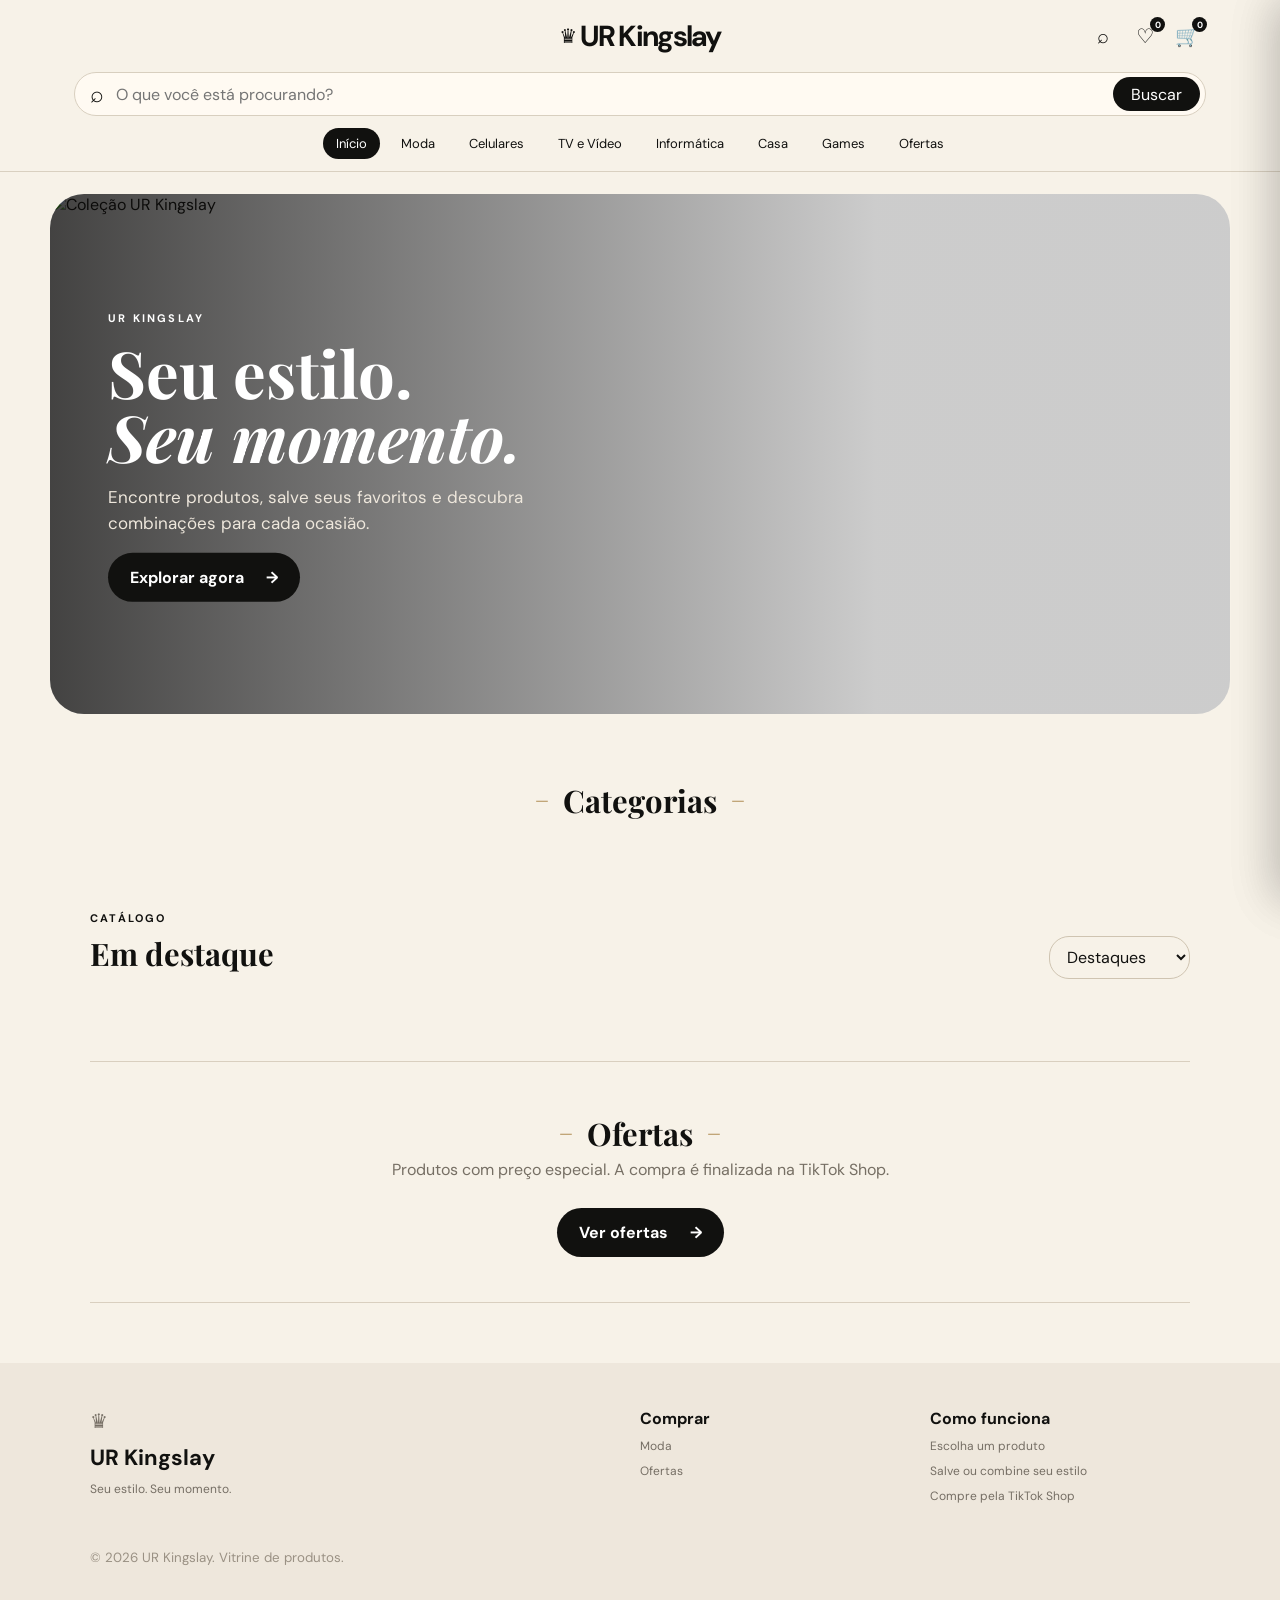
==== index.html @ cfb22bc2 "Restore test catalog access and harden mobile menu interaction" ====
<!doctype html>
<html lang="pt-BR">
<head>
<meta charset="UTF-8">
<meta name="viewport" content="width=device-width,initial-scale=1">
<title>UR Kingslay — Seu estilo, seu momento</title>
<meta name="description" content="UR Kingslay — vitrine de produtos com ofertas e combinações de estilo.">
<link rel="preconnect" href="https://fonts.googleapis.com">
<link rel="preconnect" href="https://fonts.gstatic.com" crossorigin>
<link href="https://fonts.googleapis.com/css2?family=DM+Sans:wght@400;500;600;700&family=Playfair+Display:wght@600;700&display=swap" rel="stylesheet">
<link rel="stylesheet" href="/styles.css">
</head>
<body>
<header class="site-header">
  <div class="header-inner">
    <button id="menuButton" class="icon-btn mobile-only" aria-label="Abrir menu" aria-expanded="false" type="button">☰</button>
    <button class="brand" onclick="goHome()" aria-label="UR Kingslay"><span class="crown">♛</span><span>UR Kingslay</span></button>
    <div class="header-actions">
      <button class="icon-btn" onclick="focusSearch()" aria-label="Buscar">⌕</button>
      <button class="icon-btn" onclick="openFavorites()" aria-label="Favoritos">♡<b id="favoriteCount">0</b></button>
      <button class="icon-btn" onclick="toggleCart()" aria-label="Carrinho">🛒<b id="cartCount">0</b></button>
    </div>
  </div>
  <div class="desktop-search">
    <div class="search-box"><span>⌕</span><input id="searchInput" placeholder="O que você está procurando?"><button onclick="searchProducts()">Buscar</button></div>
  </div>
  <nav class="category-nav" id="categoryNav">
    <button data-category="all" class="active" onclick="filterCategory('all')">Início</button>
    <button data-category="moda" onclick="filterCategory('moda')">Moda</button>
    <button data-category="celulares" onclick="filterCategory('celulares')">Celulares</button>
    <button data-category="tv" onclick="filterCategory('tv')">TV e Vídeo</button>
    <button data-category="informatica" onclick="filterCategory('informatica')">Informática</button>
    <button data-category="casa" onclick="filterCategory('casa')">Casa</button>
    <button data-category="games" onclick="filterCategory('games')">Games</button>
    <button onclick="filterSale()">Ofertas</button>
  </nav>
</header>

<main>
<section class="hero">
  <div class="hero-image-wrap">
    <img src="https://images.unsplash.com/photo-1496747611176-843222e1e57c?auto=format&fit=crop&w=1400&q=85" alt="Coleção UR Kingslay">
    <div class="hero-shade"></div>
    <div class="hero-content">
      <span class="eyebrow">UR KINGSLAY</span>
      <h1>Seu estilo.<br><em>Seu momento.</em></h1>
      <p>Encontre produtos, salve seus favoritos e descubra combinações para cada ocasião.</p>
      <button class="dark-btn" onclick="document.getElementById('produtos').scrollIntoView({behavior:'smooth'})">Explorar agora <span>→</span></button>
    </div>
  </div>
</section>

<section class="categories-strip">
  <div class="section-title centered"><span>—</span><h2>Categorias</h2><span>—</span></div>
  <div id="categoryChips" class="chips"></div>
</section>

<section id="produtos" class="products-section">
  <div class="section-title">
    <div><span class="eyebrow">CATÁLOGO</span><h2 id="sectionTitle">Em destaque</h2></div>
    <select id="sort" onchange="renderProducts()"><option value="featured">Destaques</option><option value="low">Menor preço</option><option value="high">Maior preço</option></select>
  </div>
  <div id="productGrid" class="product-grid"></div>
</section>

<section class="offers">
  <div class="section-title centered"><span>—</span><h2>Ofertas</h2><span>—</span></div>
  <p class="section-subtitle">Produtos com preço especial. A compra é finalizada na TikTok Shop.</p>
  <button class="dark-btn offers-btn" onclick="filterSale()">Ver ofertas <span>→</span></button>
</section>
</main>

<footer>
  <div class="footer-brand"><span class="crown">♛</span><b>UR Kingslay</b><p>Seu estilo. Seu momento.</p></div>
  <div><b>Comprar</b><span onclick="filterCategory('moda')">Moda</span><span onclick="filterSale()">Ofertas</span></div>
  <div><b>Como funciona</b><span>Escolha um produto</span><span>Salve ou combine seu estilo</span><span>Compre pela TikTok Shop</span></div>
  <small>© 2026 UR Kingslay. Vitrine de produtos.</small>
</footer>

<aside id="cart" class="side-panel">
  <div class="panel-head"><h2>Seu carrinho</h2><button onclick="toggleCart()">×</button></div>
  <div id="cartItems" class="panel-items"></div>
  <div class="panel-bottom"><div><span>Total</span><strong id="cartTotal">R$ 0,00</strong></div><button class="dark-btn" onclick="checkout()">Ir para a compra <span>→</span></button><small>A compra acontece pela TikTok Shop.</small></div>
</aside>

<aside id="favorites" class="side-panel">
  <div class="panel-head"><h2>Favoritos</h2><button onclick="closeFavorites()">×</button></div>
  <div id="favoriteItems" class="panel-items"></div>
</aside>

<div id="overlay" class="overlay" onclick="closePanels()"></div>
<div id="modal" class="modal-wrap" onclick="closeModal(event)"><div class="modal" id="modalContent"></div></div>
<section id="lookPage" class="look-page" aria-hidden="true">
  <div class="look-page-head">
    <button class="look-back" onclick="closeLookPage()">← Voltar</button>
    <div><span class="eyebrow">UR KINGSLAY · IA STYLIST</span><h2>Seu look escolhido</h2></div>
    <span class="look-occasion" id="lookOccasion"></span>
  </div>
  <div class="look-layout">
    <div class="mannequin-card">
      <div class="mannequin-head"><span>✦</span></div>
      <div class="mannequin-neck"></div>
      <div class="mannequin-body"></div>
      <div class="mannequin-waist"></div>
      <div class="mannequin-legs"></div>
      <div class="mannequin-shoes"></div>
      <div class="mannequin-accessories"><i></i><i></i><i></i></div>
      <div class="mannequin-caption">VISUALIZAÇÃO DO LOOK</div>
    </div>
    <div class="look-products">
      <div class="look-intro"><span>✦ COMBINAÇÃO APROVADA</span><h3>As peças que formam esse look</h3><p>Toque em qualquer produto para ir direto à TikTok Shop.</p></div>
      <div id="lookProductGrid" class="look-product-grid"></div>
    </div>
  </div>
</section>
<div id="toast" class="toast"></div>

<script src="https://cdn.jsdelivr.net/npm/@supabase/supabase-js@2"></script>
<script src="/config.js"></script>
<script src="/app.js"></script>
<script>
(function(){
  const b=document.getElementById("menuButton"), n=document.getElementById("categoryNav");
  if(!b||!n)return;
  window.toggleMenu=function(force){
    const shouldOpen=force===true?true:force===false?false:!n.classList.contains("menu-open");
    n.classList.toggle("menu-open",shouldOpen);
    b.classList.toggle("menu-active",shouldOpen);
    b.textContent=shouldOpen?"×":"☰";
    b.setAttribute("aria-expanded",String(shouldOpen));
  };
  b.addEventListener("click",function(e){e.preventDefault();e.stopPropagation();window.toggleMenu();});
  document.addEventListener("click",function(e){
    if(!n.classList.contains("menu-open"))return;
    if(!n.contains(e.target)&&e.target!==b)window.toggleMenu(false);
  });
})();
</script>
</body>
</html>
---- styles.css ----
:root{--cream:#f7f2e8;--paper:#fbf8f1;--white:#fffdf8;--ink:#11110f;--muted:#766f64;--gold:#b99a67;--line:#ded5c5}*{box-sizing:border-box}html{scroll-behavior:smooth}body{margin:0;background:var(--cream);color:var(--ink);font-family:"DM Sans",system-ui,sans-serif}button,input,select{font:inherit}button{border:0;cursor:pointer;color:inherit}.site-header{position:sticky;top:0;z-index:30;background:rgba(247,242,232,.94);backdrop-filter:blur(16px);border-bottom:1px solid #d9d0c0}.header-inner{height:72px;max-width:1180px;margin:auto;padding:0 24px;display:flex;align-items:center;justify-content:center;position:relative}.brand{background:none;font-size:29px;font-weight:700;letter-spacing:-1.7px;display:flex;align-items:center;gap:5px}.crown{font-size:20px}.header-actions{position:absolute;right:24px;display:flex;gap:4px}.icon-btn{background:transparent;width:38px;height:38px;border-radius:50%;font-size:20px;position:relative}.icon-btn:hover{background:#e9e1d3}.icon-btn b{position:absolute;top:0;right:-1px;min-width:15px;height:15px;border-radius:50%;font-size:9px;background:var(--ink);color:#fff;display:grid;place-items:center}.mobile-only{display:none;position:absolute;left:20px}.desktop-search{max-width:1180px;margin:auto;padding:0 24px 12px}.search-box{height:44px;border:1px solid #d8cfbf;background:#fffaf2;border-radius:24px;display:flex;align-items:center;padding-left:15px}.search-box span{font-size:23px}.search-box input{border:0;outline:0;background:none;flex:1;padding:0 12px}.search-box button{background:var(--ink);color:#fff;border-radius:20px;height:34px;padding:0 18px;margin-right:5px}.category-nav{max-width:1180px;margin:auto;display:flex;justify-content:center;gap:8px;padding:0 20px 12px;overflow:auto}.category-nav button{background:none;padding:7px 13px;border-radius:20px;white-space:nowrap;font-size:13px}.category-nav button:hover,.category-nav button.active{background:var(--ink);color:#fff}.hero{max-width:1180px;margin:22px auto}.hero-image-wrap{height:520px;border-radius:34px;overflow:hidden;position:relative;background:#ddd}.hero img{width:100%;height:100%;object-fit:cover;object-position:center 32%}.hero-shade{position:absolute;inset:0;background:linear-gradient(90deg,rgba(8,7,6,.72),rgba(8,7,6,.08) 70%)}.hero-content{position:absolute;left:58px;top:50%;transform:translateY(-50%);color:#fff;max-width:520px}.eyebrow{font-size:11px;letter-spacing:2.2px;font-weight:700}.hero h1{font-family:"Playfair Display",serif;font-size:65px;line-height:.98;margin:14px 0}.hero h1 em{font-style:italic}.hero p{font-size:17px;line-height:1.5;max-width:430px;color:#eee7dc}.dark-btn{background:var(--ink);color:#fff;padding:14px 22px;border-radius:28px;font-weight:700}.dark-btn span{margin-left:18px}.categories-strip,.products-section,.offers{max-width:1100px;margin:60px auto}.section-title{display:flex;justify-content:space-between;align-items:end}.section-title.centered{justify-content:center;gap:14px;align-items:center}.section-title.centered>span{color:var(--gold)}.section-title h2{font-family:"Playfair Display",serif;font-size:31px;margin:5px 0}.chips{display:flex;gap:10px;justify-content:center;flex-wrap:wrap;margin-top:20px}.chip{padding:10px 18px;border:1px solid #cfc4b1;border-radius:24px;background:transparent;font-size:13px}.chip.active,.chip:hover{background:var(--ink);color:#fff;border-color:var(--ink)}.products-section{margin-top:35px}.products-section select{border:1px solid #cfc4b1;background:transparent;padding:9px 13px;border-radius:20px;color:var(--ink)}.product-grid{display:grid;grid-template-columns:repeat(4,1fr);gap:17px;margin-top:22px}.product{background:var(--white);border:1px solid #e4dac9;border-radius:20px;padding:10px;position:relative;overflow:hidden;transition:.2s;cursor:pointer}.product:hover{transform:translateY(-4px);box-shadow:0 16px 35px rgba(60,48,31,.1)}.product .tag{position:absolute;top:17px;left:17px;background:var(--ink);color:#fff;padding:6px 9px;border-radius:15px;font-size:9px;letter-spacing:.6px;font-weight:700;z-index:2}.product img{width:100%;height:220px;object-fit:contain;background:#f1eadc;border-radius:15px}.product h3{font-size:14px;line-height:1.3;margin:13px 5px 7px;min-height:38px}.product-hint{font-size:10px;color:#8c7b61;text-align:center;margin:10px 0 5px}.stars{font-size:11px;margin:9px 5px 0;color:#a78650}.stars small{color:#8d8579}.old{font-size:11px;color:#aaa096;text-decoration:line-through;margin:0 5px}.price{font-size:20px;font-weight:800;margin:2px 5px}.pix{font-size:10px;color:#7d6a4d;font-weight:600;margin:3px 5px}.offers{text-align:center;padding:45px 20px;border-top:1px solid #d9cfbf;border-bottom:1px solid #d9cfbf}.section-subtitle{color:var(--muted);margin-top:0}.offers-btn{margin-top:12px}footer{background:#eee7dc;padding:45px max(24px,calc((100% - 1100px)/2));display:grid;grid-template-columns:2fr 1fr 1fr;gap:30px;color:#49443d}footer div{display:flex;flex-direction:column;gap:9px}footer b{color:var(--ink)}footer span,footer p{font-size:12px;color:#756e64;margin:0}footer span{cursor:pointer}.footer-brand{font-size:22px}footer small{grid-column:1/-1;color:#9a9184;margin-top:15px}.side-panel{position:fixed;right:-430px;top:0;width:420px;max-width:92vw;height:100vh;background:var(--paper);z-index:60;box-shadow:-15px 0 45px #0002;transition:.25s;display:flex;flex-direction:column}.side-panel.open{right:0}.panel-head{padding:20px;border-bottom:1px solid var(--line);display:flex;justify-content:space-between}.panel-head h2{font-family:"Playfair Display",serif;margin:0}.panel-head button{background:none;font-size:28px}.panel-items{padding:15px;overflow:auto;flex:1}.cart-row{display:grid;grid-template-columns:70px 1fr auto;gap:10px;padding:12px 0;border-bottom:1px solid var(--line)}.cart-row img{width:70px;height:70px;object-fit:contain;background:#eee6d8;border-radius:10px}.cart-row h4{margin:3px 0;font-size:13px}.qty{font-size:11px;color:var(--muted)}.qty button{background:none;text-decoration:underline;padding:0}.panel-bottom{padding:18px;border-top:1px solid var(--line)}.panel-bottom>div{display:flex;justify-content:space-between;margin-bottom:12px}.panel-bottom .dark-btn{width:100%}.panel-bottom small{display:block;text-align:center;color:var(--muted);margin-top:10px}.fav-row{display:grid;grid-template-columns:64px 1fr 32px;align-items:center;gap:10px;padding:10px 0;border-bottom:1px solid var(--line);cursor:pointer}.fav-row img{width:64px;height:64px;object-fit:contain;background:#eee6d8;border-radius:10px}.fav-row div{display:flex;flex-direction:column;gap:5px}.fav-row b{font-size:12px}.fav-row span{font-size:12px;font-weight:800}.fav-row button{background:none;font-size:20px}.overlay{display:none;position:fixed;inset:0;background:#0008;z-index:50}.overlay.open{display:block}.modal-wrap{display:none;position:fixed;inset:0;background:#0008;z-index:70;align-items:center;justify-content:center;padding:20px}.modal-wrap.open{display:flex}.modal{background:var(--paper);max-width:650px;width:100%;max-height:92vh;overflow:auto;border-radius:24px;padding:22px}.modal-product{display:grid;grid-template-columns:1fr 1fr;gap:25px}.modal-product>img{width:100%;height:300px;object-fit:contain;background:#eee6d8;border-radius:18px}.modal h2{font-family:"Playfair Display",serif;font-size:26px;line-height:1.08}.modal .price{font-size:30px}.description{font-size:13px;line-height:1.5;color:#6e665b}.modal-actions{display:grid;grid-template-columns:1fr 1fr;gap:8px;margin-top:16px}.option-btn{height:38px;border-radius:20px;padding:0 12px;font-size:13px;font-weight:700;border:1px solid #cfc1aa;background:transparent}.option-btn.primary{background:#111;color:#fff;border-color:#111}.option-btn.favorite.selected{background:#efe2cd;border-color:#b99a67}.option-btn.buy-now{grid-column:1/-1;background:#111;color:#fff;border-color:#111;height:42px}.option-btn.buy-now span{margin-left:12px}.combine-box{margin-top:16px;padding:18px;border-radius:22px;background:#eee5d5;border:1px solid #dfd2bd}.combine-box h3{font-family:"Playfair Display",serif;font-size:21px;margin:6px 0}.combine-box p{font-size:13px;color:#6e665b;margin:5px 0 14px}.combine-start{margin-top:2px;width:100%;height:44px;border-radius:23px;background:#111;color:#fff;font-weight:800}.occasion-grid{display:grid;grid-template-columns:1fr 1fr;gap:8px;margin-top:14px}.occasion-grid button{min-height:48px;border:1px solid #cfc1aa;border-radius:16px;background:#faf7f0;font-weight:700;font-size:12px}.occasion-grid button:hover{background:#111;color:#fff}.ai-result{margin-top:18px;padding-top:16px;border-top:1px solid #d6c9b5}.ai-result-head{display:flex;justify-content:space-between;align-items:center;font-weight:800}.ai-result-head small{background:#111;color:#fff;padding:5px 9px;border-radius:12px;font-size:9px}.ai-copy{font-size:12px!important;margin:8px 0 12px!important}.combine-grid{display:grid;grid-template-columns:repeat(3,1fr);gap:9px}.combine-item{background:#faf7f0;border-radius:15px;padding:8px;cursor:pointer}.combine-item img{width:100%;height:75px;object-fit:contain;background:#eee6d8;border-radius:10px}.combine-item div{padding:7px 2px;display:flex;flex-direction:column;gap:3px}.combine-item b{font-size:10px;line-height:1.2}.combine-item span{font-size:11px;font-weight:800}.change-occasion{margin-top:12px;background:transparent;text-decoration:underline;font-size:11px}.toast{position:fixed;left:50%;bottom:25px;transform:translate(-50%,20px);background:var(--ink);color:#fff;padding:12px 18px;border-radius:22px;opacity:0;pointer-events:none;transition:.2s;z-index:100}.toast.show{opacity:1;transform:translate(-50%,0)}.empty{text-align:center;background:var(--white);border:1px dashed #cfc4b1;padding:45px;grid-column:1/-1;color:var(--muted);border-radius:20px}.empty button{margin-top:10px;padding:10px 16px;border-radius:20px;background:#111;color:#fff}@media(max-width:900px){.header-inner{height:64px}.mobile-only{display:block}.brand{font-size:25px}.desktop-search{padding:0 15px 10px}.category-nav{justify-content:flex-start;padding:0 12px 10px}.category-nav{display:none}.category-nav.menu-open{display:flex;position:fixed;top:70px;left:14px;right:14px;z-index:80;flex-direction:column;align-items:stretch;gap:4px;padding:12px;border:1px solid rgba(255,255,255,.45);border-radius:22px;background:rgba(255,253,248,.58);backdrop-filter:blur(24px) saturate(150%);-webkit-backdrop-filter:blur(24px) saturate(150%);box-shadow:0 18px 45px rgba(30,25,18,.18)}.category-nav.menu-open button{text-align:left;padding:13px 16px;background:rgba(255,255,255,.22)}.category-nav.menu-open button.active,.category-nav.menu-open button:hover{background:rgba(16,16,15,.9);color:#fff}.mobile-only{z-index:90}.mobile-only.menu-active{background:rgba(255,255,255,.5);backdrop-filter:blur(14px);-webkit-backdrop-filter:blur(14px)}.hero{margin:12px}.hero-image-wrap{height:500px;border-radius:25px}.hero-content{left:28px;right:25px}.hero h1{font-size:49px}.categories-strip,.products-section,.offers{margin:45px 15px}.product-grid{grid-template-columns:repeat(2,1fr)}footer{grid-template-columns:1fr 1fr}}@media(max-width:520px){.header-actions{right:10px}.hero-image-wrap{height:480px}.hero h1{font-size:43px}.hero p{font-size:14px}.product-grid{gap:9px}.product{border-radius:16px;padding:7px}.product img{height:160px;border-radius:12px}.product h3{font-size:12px;min-height:32px}.price{font-size:17px}.modal-product{grid-template-columns:1fr}.modal-product>img{height:190px}.modal{padding:15px;border-radius:20px;max-height:94vh}.modal h2{font-size:23px}.modal .price{font-size:26px}.option-btn{height:36px;font-size:12px}.option-btn.buy-now{height:40px}.modal-actions{grid-template-columns:1fr}.option-btn.buy-now{grid-column:auto}.occasion-grid{grid-template-columns:1fr 1fr}.occasion-grid button{font-size:11px}.combine-grid{grid-template-columns:repeat(3,1fr)}}.loading-ai{position:relative}.ai-loader{display:flex;gap:6px;align-items:center;margin-top:14px}.ai-loader i{display:block;width:7px;height:7px;border-radius:50%;background:#111;animation:aiPulse 1s infinite ease-in-out}.ai-loader i:nth-child(2){animation-delay:.15s}.ai-loader i:nth-child(3){animation-delay:.3s}.combine-item small{font-size:8px;line-height:1.25;color:#817568;display:block;margin-top:2px}@keyframes aiPulse{0%,80%,100%{opacity:.25;transform:scale(.8)}40%{opacity:1;transform:scale(1.15)}}
.ai-result-premium{background:linear-gradient(145deg,#171613,#26221b);color:#fff;border:1px solid rgba(185,154,103,.55);border-radius:20px;padding:16px;box-shadow:0 16px 35px rgba(20,16,10,.14)}
.ai-result-premium .ai-result-head small{background:var(--gold);color:#171613}
.ai-steps{display:flex;align-items:center;gap:7px;margin:12px 0 10px;color:#d9c7a8;font-size:9px;text-transform:uppercase;letter-spacing:1px}
.ai-steps i{opacity:.45;font-style:normal}
.ai-summary{display:flex;justify-content:space-between;align-items:center;background:rgba(255,255,255,.06);border:1px solid rgba(255,255,255,.1);border-radius:13px;padding:10px 12px;margin:10px 0 14px}
.ai-summary b{font-size:12px}.ai-summary span{font-size:9px;color:#c8b99f;text-transform:uppercase;letter-spacing:.8px}
.style-section{margin-top:13px}.style-section-title{display:flex;justify-content:space-between;align-items:center;margin-bottom:8px;font-size:11px}.style-section-title span{font-size:9px;color:#c7b79a}
.ai-result-premium .combine-grid{grid-template-columns:repeat(2,1fr)}
.ai-result-premium .combine-item{background:#f7f1e5;color:#171613;border:1px solid #d9c7a8;padding:7px;transition:.18s}
.ai-result-premium .combine-item:hover{transform:translateY(-2px);border-color:#b99a67}
.combine-image-wrap{position:relative}
.combine-image-wrap img{height:95px!important}
.combine-image-wrap>span{position:absolute;left:5px;bottom:5px;background:#111d;color:#fff;padding:4px 6px;border-radius:8px;font-size:7px;text-transform:uppercase;letter-spacing:.5px}
.ai-result-premium .combine-item small{color:#756a5d;font-size:8px}
.accessories-section{padding-top:12px;border-top:1px solid rgba(255,255,255,.12)}
.ai-note{margin-top:13px;padding:9px 10px;border-radius:11px;background:rgba(185,154,103,.11);color:#d6c5a7;font-size:9px;line-height:1.45}
.ai-result-premium .change-occasion{color:#e6d4b5;text-decoration:none;border:1px solid rgba(255,255,255,.2);border-radius:16px;padding:8px 11px;margin-top:12px}
.ai-result-premium .change-occasion:hover{background:rgba(255,255,255,.08)}
@media(max-width:520px){.ai-result-premium .combine-grid{grid-template-columns:repeat(2,1fr)}.combine-image-wrap img{height:88px!important}.ai-steps{gap:4px;font-size:8px}}

.style-feedback{margin-top:15px;padding:13px;border-radius:15px;background:#f8f1e4;border:1px solid #d9c7a8;color:#171613}
.style-feedback>b{display:block;font-size:12px}.style-feedback>span{display:block;font-size:10px;color:#71685d;margin:4px 0 10px}
.style-feedback>div{display:grid;grid-template-columns:repeat(3,1fr);gap:7px}
.style-feedback button{min-height:35px;border-radius:18px;border:1px solid #cdbda4;background:#fffaf1;font-size:10px;font-weight:800}
.style-feedback button:first-child{background:#171613;color:#fff}
.style-feedback button:hover{transform:translateY(-1px)}
.style-feedback.rejected{margin-top:12px}
.style-feedback.rejected>div{grid-template-columns:1fr 1fr}
.look-page{display:none;min-height:100vh;background:linear-gradient(180deg,#f8f3e9,#eee5d5);padding:30px max(18px,4vw) 60px}
.look-page.open{display:block}
.look-page-head{max-width:1180px;margin:0 auto 24px;display:grid;grid-template-columns:auto 1fr auto;gap:20px;align-items:center}
.look-page-head h2{font-family:"Playfair Display",serif;font-size:34px;margin:3px 0 0}
.look-back{border:1px solid #cdbda4;background:#fffaf1;border-radius:22px;padding:10px 15px;font-weight:800}
.look-occasion{background:#171613;color:#fff;padding:9px 14px;border-radius:20px;font-size:10px;font-weight:800}
.look-layout{max-width:1180px;margin:auto;display:grid;grid-template-columns:minmax(330px,.9fr) minmax(420px,1.1fr);gap:24px}
.mannequin-card{min-height:610px;border-radius:30px;background:radial-gradient(circle at 50% 25%,#fffdf8,#e5dac8);border:1px solid #d2c2aa;display:flex;align-items:center;justify-content:center;position:relative;overflow:hidden;box-shadow:0 20px 50px rgba(60,45,25,.1)}
.mannequin-card:before{content:"";position:absolute;inset:0;background:linear-gradient(120deg,transparent 35%,rgba(255,255,255,.4),transparent 65%);transform:translateX(-100%);animation:mannequinShine 5s infinite}
.mannequin-head{position:absolute;top:52px;width:94px;height:112px;border-radius:48% 48% 44% 44%;background:linear-gradient(90deg,#b98d69,#d9b18d,#b98d69);box-shadow:inset -12px 0 18px #967052}
.mannequin-head span{position:absolute;top:42px;left:38px;font-size:17px;color:#8b6b4c}
.mannequin-neck{position:absolute;top:148px;width:44px;height:42px;background:#c89d79;border-radius:0 0 16px 16px}
.mannequin-body{position:absolute;top:164px;width:205px;height:230px;border-radius:45% 45% 22% 22%;background:linear-gradient(90deg,#171613,#4a443b,#171613);clip-path:polygon(18% 0,38% 0,44% 7%,56% 7%,62% 0,82% 0,100% 24%,82% 45%,72% 100%,28% 100%,18% 45%,0 24%)}
.mannequin-waist{position:absolute;top:380px;width:150px;height:45px;background:#c7ab82;border-radius:8px}
.mannequin-legs{position:absolute;top:414px;width:148px;height:142px;background:linear-gradient(90deg,#171613 0 46%,#e8ddcb 46% 54%,#171613 54%);clip-path:polygon(0 0,100% 0,88% 100%,55% 100%,50% 50%,45% 100%,12% 100%)}
.mannequin-shoes{position:absolute;top:544px;width:190px;height:30px;background:linear-gradient(90deg,#111,#555,#111);border-radius:20px 28px 12px 12px}
.mannequin-accessories{position:absolute;top:205px;width:230px;height:120px;pointer-events:none}
.mannequin-accessories i{position:absolute;border:3px solid #c59d5b;border-radius:50%}
.mannequin-accessories i:nth-child(1){width:62px;height:10px;left:84px;top:6px}
.mannequin-accessories i:nth-child(2){width:32px;height:10px;left:98px;top:62px}
.mannequin-accessories i:nth-child(3){width:52px;height:10px;left:86px;top:92px}
.mannequin-caption{position:absolute;bottom:20px;font-size:9px;letter-spacing:2px;color:#8d7b63;font-weight:800}
.look-products{background:#fffaf1;border:1px solid #d7c8b2;border-radius:30px;padding:24px;box-shadow:0 20px 50px rgba(60,45,25,.08)}
.look-intro>span{font-size:9px;letter-spacing:1.6px;color:#9b7947;font-weight:900}.look-intro h3{font-family:"Playfair Display",serif;font-size:25px;margin:7px 0}.look-intro p{font-size:12px;color:#756b60;margin:0 0 18px}
.look-product-grid{display:grid;grid-template-columns:repeat(2,1fr);gap:10px}
.look-product{display:grid;grid-template-columns:82px 1fr;gap:10px;padding:8px;border:1px solid #dfd2bf;border-radius:17px;background:#faf5eb;cursor:pointer;transition:.18s}
.look-product:hover{transform:translateY(-2px);border-color:#b99a67}
.look-product img{width:82px;height:92px;object-fit:contain;background:#eee5d5;border-radius:12px}
.look-product div{display:flex;flex-direction:column;justify-content:center;gap:3px}.look-product div span{font-size:8px;text-transform:uppercase;letter-spacing:.7px;color:#a07c4b;font-weight:900}.look-product b{font-size:11px;line-height:1.2}.look-product strong{font-size:12px}.look-product button{margin-top:5px;border:0;background:#171613;color:#fff;border-radius:14px;padding:7px 8px;font-size:8px;font-weight:800}
@keyframes mannequinShine{0%,60%{transform:translateX(-100%)}85%,100%{transform:translateX(100%)}}
@media(max-width:800px){.look-page{padding:18px 12px 45px}.look-page-head{grid-template-columns:auto 1fr;gap:10px}.look-page-head h2{font-size:27px}.look-occasion{grid-column:2;justify-self:start}.look-layout{grid-template-columns:1fr}.mannequin-card{min-height:500px}.mannequin-head{top:42px}.mannequin-body{top:145px}.mannequin-waist{top:340px}.mannequin-legs{top:374px}.mannequin-shoes{top:474px}.look-products{padding:15px}.look-product-grid{grid-template-columns:1fr}.style-feedback>div{grid-template-columns:1fr}.style-feedback.rejected>div{grid-template-columns:1fr}}
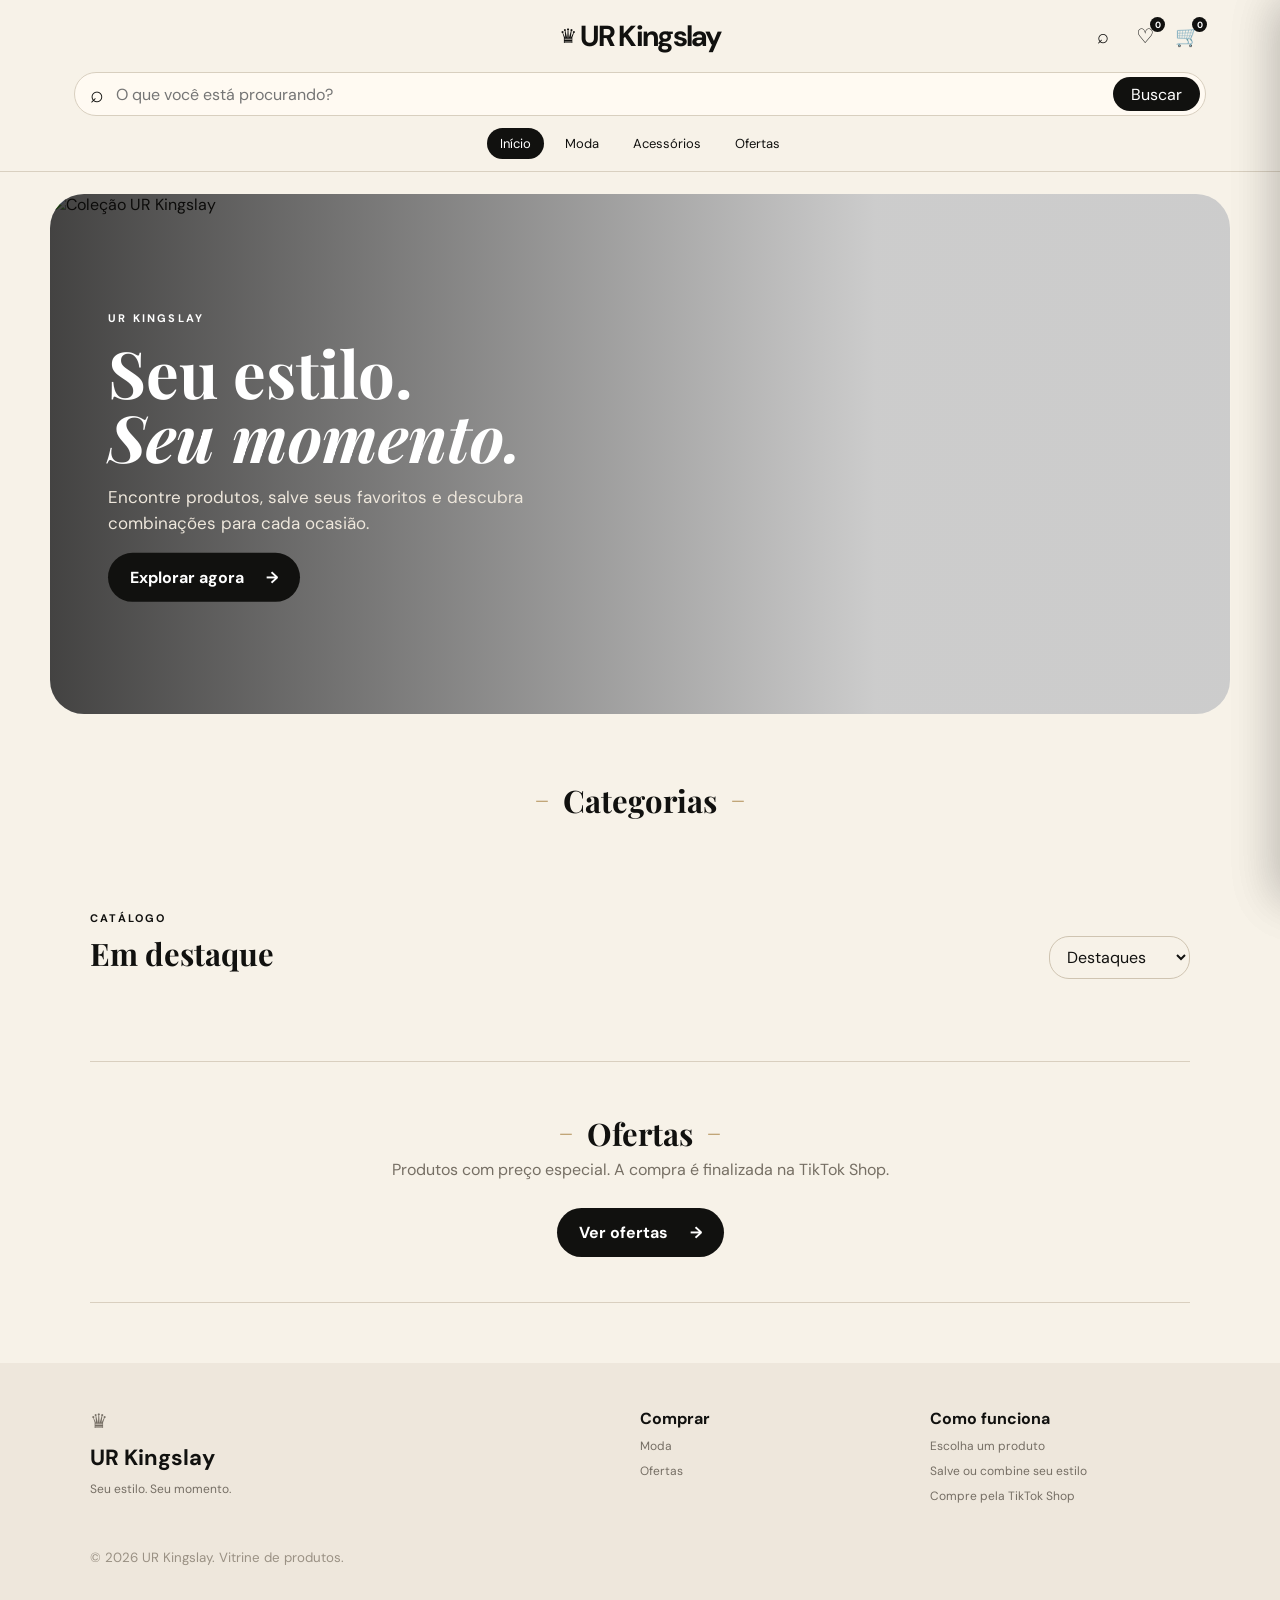
==== commit a044d290: "Make navigation fashion-focused" ====
--- a/index.html
+++ b/index.html
@@ -27,11 +27,7 @@
   <nav class="category-nav" id="categoryNav">
     <button data-category="all" class="active" onclick="filterCategory('all')">Início</button>
     <button data-category="moda" onclick="filterCategory('moda')">Moda</button>
-    <button data-category="celulares" onclick="filterCategory('celulares')">Celulares</button>
-    <button data-category="tv" onclick="filterCategory('tv')">TV e Vídeo</button>
-    <button data-category="informatica" onclick="filterCategory('informatica')">Informática</button>
-    <button data-category="casa" onclick="filterCategory('casa')">Casa</button>
-    <button data-category="games" onclick="filterCategory('games')">Games</button>
+    <button data-category="acessorios" onclick="filterCategory('acessorios')">Acessórios</button>
     <button onclick="filterSale()">Ofertas</button>
   </nav>
 </header>
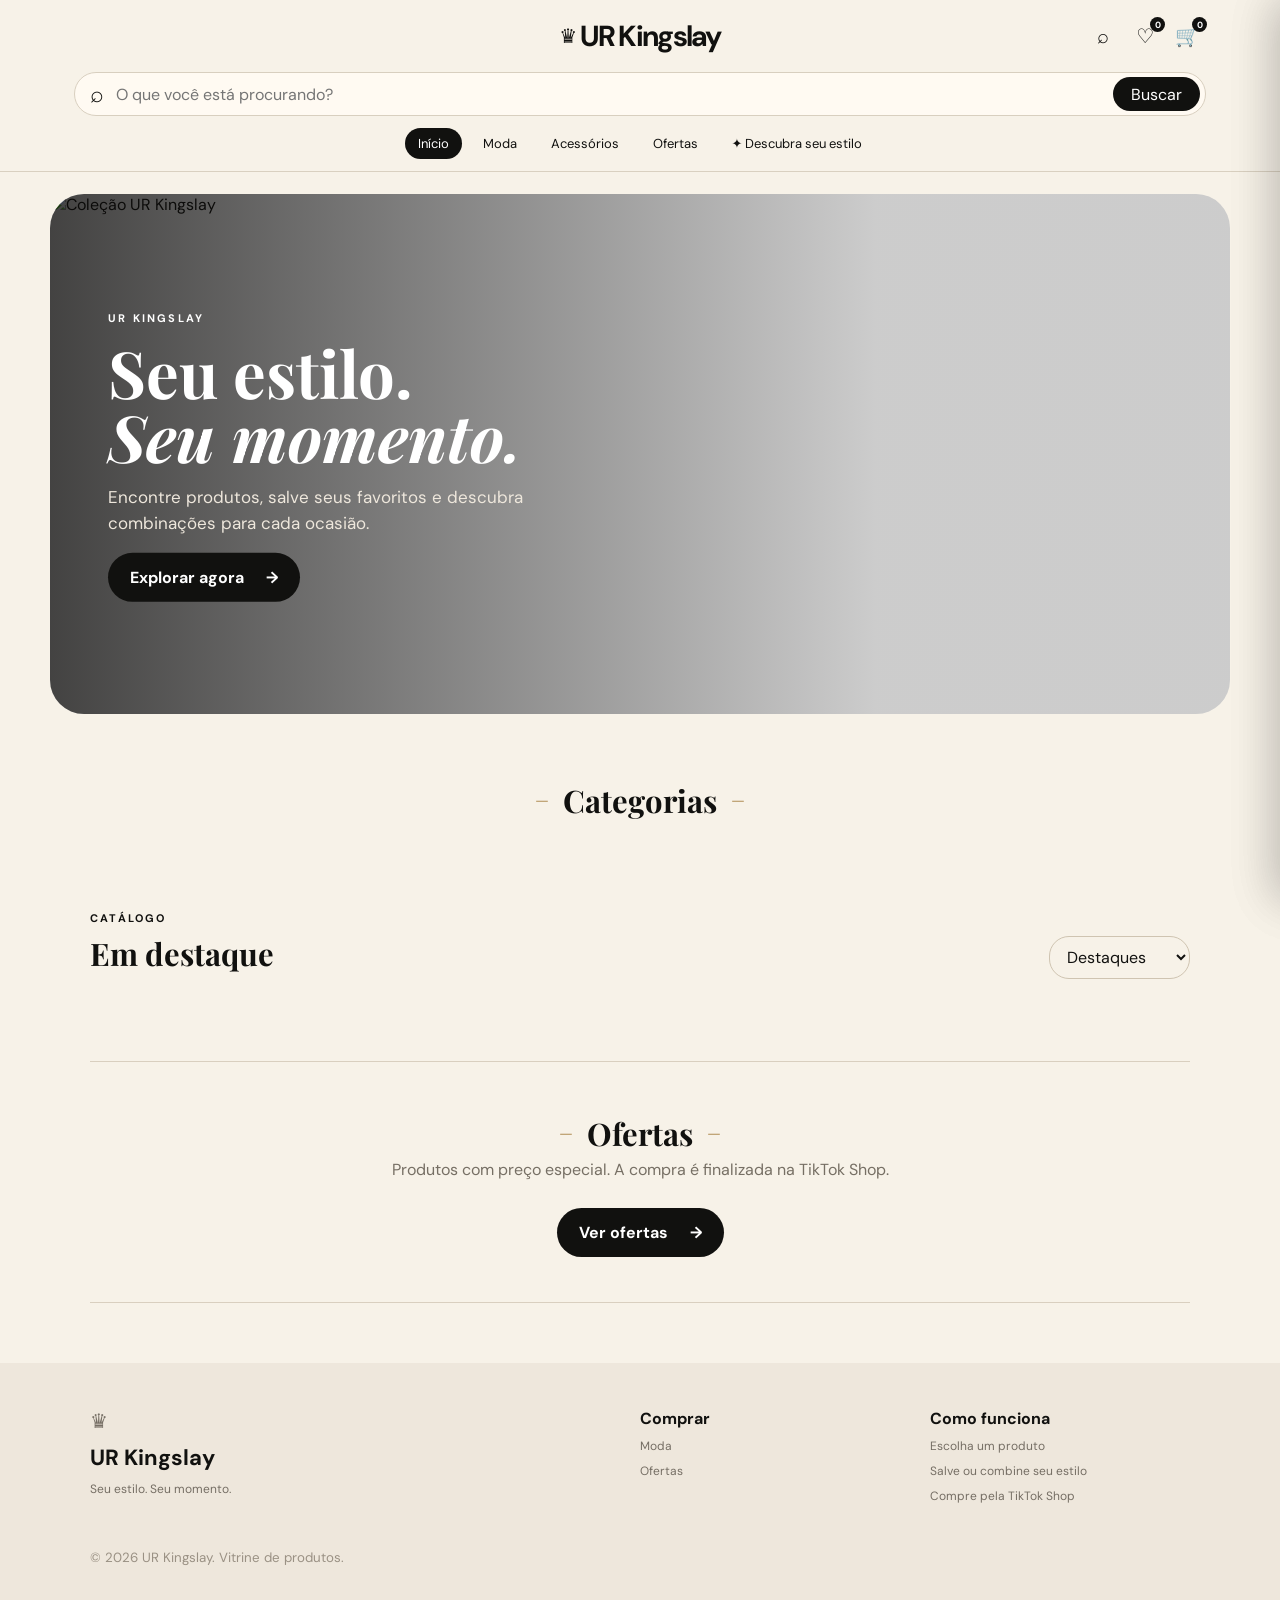
==== commit d49c66dc: "Adicionar Descubra seu estilo ao menu" ====
--- a/index.html
+++ b/index.html
@@ -14,7 +14,7 @@
 <header class="site-header">
   <div class="header-inner">
     <button id="menuButton" class="icon-btn mobile-only" aria-label="Abrir menu" aria-expanded="false" type="button">☰</button>
-    <button class="brand" onclick="goHome()" aria-label="UR Kingslay"><span class="crown">♛</span><span>UR Kingslay</span></button>
+    <button class="brand" id="siteLogo" onclick="goHome()" aria-label="UR Kingslay"><span class="crown" id="siteLogoCrown">♛</span><img id="siteLogoImg" alt="UR Kingslay" style="display:none"><span id="siteLogoText">UR Kingslay</span></button>
     <div class="header-actions">
       <button class="icon-btn" onclick="focusSearch()" aria-label="Buscar">⌕</button>
       <button class="icon-btn" onclick="openFavorites()" aria-label="Favoritos">♡<b id="favoriteCount">0</b></button>
@@ -29,22 +29,12 @@
     <button data-category="moda" onclick="filterCategory('moda')">Moda</button>
     <button data-category="acessorios" onclick="filterCategory('acessorios')">Acessórios</button>
     <button onclick="filterSale()">Ofertas</button>
+    <button class="style-discovery-nav" onclick="openStyleDiscovery()">✦ Descubra seu estilo</button>
   </nav>
 </header>
 
 <main>
-<section class="hero">
-  <div class="hero-image-wrap">
-    <img src="https://images.unsplash.com/photo-1496747611176-843222e1e57c?auto=format&fit=crop&w=1400&q=85" alt="Coleção UR Kingslay">
-    <div class="hero-shade"></div>
-    <div class="hero-content">
-      <span class="eyebrow">UR KINGSLAY</span>
-      <h1>Seu estilo.<br><em>Seu momento.</em></h1>
-      <p>Encontre produtos, salve seus favoritos e descubra combinações para cada ocasião.</p>
-      <button class="dark-btn" onclick="document.getElementById('produtos').scrollIntoView({behavior:'smooth'})">Explorar agora <span>→</span></button>
-    </div>
-  </div>
-</section>
+<section class="hero" id="heroSection"><div class="hero-image-wrap"><img id="heroImage" src="https://images.unsplash.com/photo-1496747611176-843222e1e57c?auto=format&fit=crop&w=1400&q=85" alt="Coleção UR Kingslay"><div class="hero-shade"></div><div class="hero-content"><span class="eyebrow" id="heroBrand">UR KINGSLAY</span><h1 id="heroTitle">Seu estilo.<br><em>Seu momento.</em></h1><p id="heroSubtitle">Encontre produtos, salve seus favoritos e descubra combinações para cada ocasião.</p><button class="dark-btn" id="heroButton">Explorar agora <span>→</span></button></div></div></section>
 
 <section class="categories-strip">
   <div class="section-title centered"><span>—</span><h2>Categorias</h2><span>—</span></div>
--- a/styles.css
+++ b/styles.css
@@ -1,4 +1,4 @@
-:root{--cream:#f7f2e8;--paper:#fbf8f1;--white:#fffdf8;--ink:#11110f;--muted:#766f64;--gold:#b99a67;--line:#ded5c5}*{box-sizing:border-box}html{scroll-behavior:smooth}body{margin:0;background:var(--cream);color:var(--ink);font-family:"DM Sans",system-ui,sans-serif}button,input,select{font:inherit}button{border:0;cursor:pointer;color:inherit}.site-header{position:sticky;top:0;z-index:30;background:rgba(247,242,232,.94);backdrop-filter:blur(16px);border-bottom:1px solid #d9d0c0}.header-inner{height:72px;max-width:1180px;margin:auto;padding:0 24px;display:flex;align-items:center;justify-content:center;position:relative}.brand{background:none;font-size:29px;font-weight:700;letter-spacing:-1.7px;display:flex;align-items:center;gap:5px}.crown{font-size:20px}.header-actions{position:absolute;right:24px;display:flex;gap:4px}.icon-btn{background:transparent;width:38px;height:38px;border-radius:50%;font-size:20px;position:relative}.icon-btn:hover{background:#e9e1d3}.icon-btn b{position:absolute;top:0;right:-1px;min-width:15px;height:15px;border-radius:50%;font-size:9px;background:var(--ink);color:#fff;display:grid;place-items:center}.mobile-only{display:none;position:absolute;left:20px}.desktop-search{max-width:1180px;margin:auto;padding:0 24px 12px}.search-box{height:44px;border:1px solid #d8cfbf;background:#fffaf2;border-radius:24px;display:flex;align-items:center;padding-left:15px}.search-box span{font-size:23px}.search-box input{border:0;outline:0;background:none;flex:1;padding:0 12px}.search-box button{background:var(--ink);color:#fff;border-radius:20px;height:34px;padding:0 18px;margin-right:5px}.category-nav{max-width:1180px;margin:auto;display:flex;justify-content:center;gap:8px;padding:0 20px 12px;overflow:auto}.category-nav button{background:none;padding:7px 13px;border-radius:20px;white-space:nowrap;font-size:13px}.category-nav button:hover,.category-nav button.active{background:var(--ink);color:#fff}.hero{max-width:1180px;margin:22px auto}.hero-image-wrap{height:520px;border-radius:34px;overflow:hidden;position:relative;background:#ddd}.hero img{width:100%;height:100%;object-fit:cover;object-position:center 32%}.hero-shade{position:absolute;inset:0;background:linear-gradient(90deg,rgba(8,7,6,.72),rgba(8,7,6,.08) 70%)}.hero-content{position:absolute;left:58px;top:50%;transform:translateY(-50%);color:#fff;max-width:520px}.eyebrow{font-size:11px;letter-spacing:2.2px;font-weight:700}.hero h1{font-family:"Playfair Display",serif;font-size:65px;line-height:.98;margin:14px 0}.hero h1 em{font-style:italic}.hero p{font-size:17px;line-height:1.5;max-width:430px;color:#eee7dc}.dark-btn{background:var(--ink);color:#fff;padding:14px 22px;border-radius:28px;font-weight:700}.dark-btn span{margin-left:18px}.categories-strip,.products-section,.offers{max-width:1100px;margin:60px auto}.section-title{display:flex;justify-content:space-between;align-items:end}.section-title.centered{justify-content:center;gap:14px;align-items:center}.section-title.centered>span{color:var(--gold)}.section-title h2{font-family:"Playfair Display",serif;font-size:31px;margin:5px 0}.chips{display:flex;gap:10px;justify-content:center;flex-wrap:wrap;margin-top:20px}.chip{padding:10px 18px;border:1px solid #cfc4b1;border-radius:24px;background:transparent;font-size:13px}.chip.active,.chip:hover{background:var(--ink);color:#fff;border-color:var(--ink)}.products-section{margin-top:35px}.products-section select{border:1px solid #cfc4b1;background:transparent;padding:9px 13px;border-radius:20px;color:var(--ink)}.product-grid{display:grid;grid-template-columns:repeat(4,1fr);gap:17px;margin-top:22px}.product{background:var(--white);border:1px solid #e4dac9;border-radius:20px;padding:10px;position:relative;overflow:hidden;transition:.2s;cursor:pointer}.product:hover{transform:translateY(-4px);box-shadow:0 16px 35px rgba(60,48,31,.1)}.product .tag{position:absolute;top:17px;left:17px;background:var(--ink);color:#fff;padding:6px 9px;border-radius:15px;font-size:9px;letter-spacing:.6px;font-weight:700;z-index:2}.product img{width:100%;height:220px;object-fit:contain;background:#f1eadc;border-radius:15px}.product h3{font-size:14px;line-height:1.3;margin:13px 5px 7px;min-height:38px}.product-hint{font-size:10px;color:#8c7b61;text-align:center;margin:10px 0 5px}.stars{font-size:11px;margin:9px 5px 0;color:#a78650}.stars small{color:#8d8579}.old{font-size:11px;color:#aaa096;text-decoration:line-through;margin:0 5px}.price{font-size:20px;font-weight:800;margin:2px 5px}.pix{font-size:10px;color:#7d6a4d;font-weight:600;margin:3px 5px}.offers{text-align:center;padding:45px 20px;border-top:1px solid #d9cfbf;border-bottom:1px solid #d9cfbf}.section-subtitle{color:var(--muted);margin-top:0}.offers-btn{margin-top:12px}footer{background:#eee7dc;padding:45px max(24px,calc((100% - 1100px)/2));display:grid;grid-template-columns:2fr 1fr 1fr;gap:30px;color:#49443d}footer div{display:flex;flex-direction:column;gap:9px}footer b{color:var(--ink)}footer span,footer p{font-size:12px;color:#756e64;margin:0}footer span{cursor:pointer}.footer-brand{font-size:22px}footer small{grid-column:1/-1;color:#9a9184;margin-top:15px}.side-panel{position:fixed;right:-430px;top:0;width:420px;max-width:92vw;height:100vh;background:var(--paper);z-index:60;box-shadow:-15px 0 45px #0002;transition:.25s;display:flex;flex-direction:column}.side-panel.open{right:0}.panel-head{padding:20px;border-bottom:1px solid var(--line);display:flex;justify-content:space-between}.panel-head h2{font-family:"Playfair Display",serif;margin:0}.panel-head button{background:none;font-size:28px}.panel-items{padding:15px;overflow:auto;flex:1}.cart-row{display:grid;grid-template-columns:70px 1fr auto;gap:10px;padding:12px 0;border-bottom:1px solid var(--line)}.cart-row img{width:70px;height:70px;object-fit:contain;background:#eee6d8;border-radius:10px}.cart-row h4{margin:3px 0;font-size:13px}.qty{font-size:11px;color:var(--muted)}.qty button{background:none;text-decoration:underline;padding:0}.panel-bottom{padding:18px;border-top:1px solid var(--line)}.panel-bottom>div{display:flex;justify-content:space-between;margin-bottom:12px}.panel-bottom .dark-btn{width:100%}.panel-bottom small{display:block;text-align:center;color:var(--muted);margin-top:10px}.fav-row{display:grid;grid-template-columns:64px 1fr 32px;align-items:center;gap:10px;padding:10px 0;border-bottom:1px solid var(--line);cursor:pointer}.fav-row img{width:64px;height:64px;object-fit:contain;background:#eee6d8;border-radius:10px}.fav-row div{display:flex;flex-direction:column;gap:5px}.fav-row b{font-size:12px}.fav-row span{font-size:12px;font-weight:800}.fav-row button{background:none;font-size:20px}.overlay{display:none;position:fixed;inset:0;background:#0008;z-index:50}.overlay.open{display:block}.modal-wrap{display:none;position:fixed;inset:0;background:#0008;z-index:70;align-items:center;justify-content:center;padding:20px}.modal-wrap.open{display:flex}.modal{background:var(--paper);max-width:650px;width:100%;max-height:92vh;overflow:auto;border-radius:24px;padding:22px}.modal-product{display:grid;grid-template-columns:1fr 1fr;gap:25px}.modal-product>img{width:100%;height:300px;object-fit:contain;background:#eee6d8;border-radius:18px}.modal h2{font-family:"Playfair Display",serif;font-size:26px;line-height:1.08}.modal .price{font-size:30px}.description{font-size:13px;line-height:1.5;color:#6e665b}.modal-actions{display:grid;grid-template-columns:1fr 1fr;gap:8px;margin-top:16px}.option-btn{height:38px;border-radius:20px;padding:0 12px;font-size:13px;font-weight:700;border:1px solid #cfc1aa;background:transparent}.option-btn.primary{background:#111;color:#fff;border-color:#111}.option-btn.favorite.selected{background:#efe2cd;border-color:#b99a67}.option-btn.buy-now{grid-column:1/-1;background:#111;color:#fff;border-color:#111;height:42px}.option-btn.buy-now span{margin-left:12px}.combine-box{margin-top:16px;padding:18px;border-radius:22px;background:#eee5d5;border:1px solid #dfd2bd}.combine-box h3{font-family:"Playfair Display",serif;font-size:21px;margin:6px 0}.combine-box p{font-size:13px;color:#6e665b;margin:5px 0 14px}.combine-start{margin-top:2px;width:100%;height:44px;border-radius:23px;background:#111;color:#fff;font-weight:800}.occasion-grid{display:grid;grid-template-columns:1fr 1fr;gap:8px;margin-top:14px}.occasion-grid button{min-height:48px;border:1px solid #cfc1aa;border-radius:16px;background:#faf7f0;font-weight:700;font-size:12px}.occasion-grid button:hover{background:#111;color:#fff}.ai-result{margin-top:18px;padding-top:16px;border-top:1px solid #d6c9b5}.ai-result-head{display:flex;justify-content:space-between;align-items:center;font-weight:800}.ai-result-head small{background:#111;color:#fff;padding:5px 9px;border-radius:12px;font-size:9px}.ai-copy{font-size:12px!important;margin:8px 0 12px!important}.combine-grid{display:grid;grid-template-columns:repeat(3,1fr);gap:9px}.combine-item{background:#faf7f0;border-radius:15px;padding:8px;cursor:pointer}.combine-item img{width:100%;height:75px;object-fit:contain;background:#eee6d8;border-radius:10px}.combine-item div{padding:7px 2px;display:flex;flex-direction:column;gap:3px}.combine-item b{font-size:10px;line-height:1.2}.combine-item span{font-size:11px;font-weight:800}.change-occasion{margin-top:12px;background:transparent;text-decoration:underline;font-size:11px}.toast{position:fixed;left:50%;bottom:25px;transform:translate(-50%,20px);background:var(--ink);color:#fff;padding:12px 18px;border-radius:22px;opacity:0;pointer-events:none;transition:.2s;z-index:100}.toast.show{opacity:1;transform:translate(-50%,0)}.empty{text-align:center;background:var(--white);border:1px dashed #cfc4b1;padding:45px;grid-column:1/-1;color:var(--muted);border-radius:20px}.empty button{margin-top:10px;padding:10px 16px;border-radius:20px;background:#111;color:#fff}@media(max-width:900px){.header-inner{height:64px}.mobile-only{display:block}.brand{font-size:25px}.desktop-search{padding:0 15px 10px}.category-nav{justify-content:flex-start;padding:0 12px 10px}.category-nav{display:none}.category-nav.menu-open{display:flex;position:fixed;top:70px;left:14px;right:14px;z-index:80;flex-direction:column;align-items:stretch;gap:4px;padding:12px;border:1px solid rgba(255,255,255,.45);border-radius:22px;background:rgba(255,253,248,.58);backdrop-filter:blur(24px) saturate(150%);-webkit-backdrop-filter:blur(24px) saturate(150%);box-shadow:0 18px 45px rgba(30,25,18,.18)}.category-nav.menu-open button{text-align:left;padding:13px 16px;background:rgba(255,255,255,.22)}.category-nav.menu-open button.active,.category-nav.menu-open button:hover{background:rgba(16,16,15,.9);color:#fff}.mobile-only{z-index:90}.mobile-only.menu-active{background:rgba(255,255,255,.5);backdrop-filter:blur(14px);-webkit-backdrop-filter:blur(14px)}.hero{margin:12px}.hero-image-wrap{height:500px;border-radius:25px}.hero-content{left:28px;right:25px}.hero h1{font-size:49px}.categories-strip,.products-section,.offers{margin:45px 15px}.product-grid{grid-template-columns:repeat(2,1fr)}footer{grid-template-columns:1fr 1fr}}@media(max-width:520px){.header-actions{right:10px}.hero-image-wrap{height:480px}.hero h1{font-size:43px}.hero p{font-size:14px}.product-grid{gap:9px}.product{border-radius:16px;padding:7px}.product img{height:160px;border-radius:12px}.product h3{font-size:12px;min-height:32px}.price{font-size:17px}.modal-product{grid-template-columns:1fr}.modal-product>img{height:190px}.modal{padding:15px;border-radius:20px;max-height:94vh}.modal h2{font-size:23px}.modal .price{font-size:26px}.option-btn{height:36px;font-size:12px}.option-btn.buy-now{height:40px}.modal-actions{grid-template-columns:1fr}.option-btn.buy-now{grid-column:auto}.occasion-grid{grid-template-columns:1fr 1fr}.occasion-grid button{font-size:11px}.combine-grid{grid-template-columns:repeat(3,1fr)}}.loading-ai{position:relative}.ai-loader{display:flex;gap:6px;align-items:center;margin-top:14px}.ai-loader i{display:block;width:7px;height:7px;border-radius:50%;background:#111;animation:aiPulse 1s infinite ease-in-out}.ai-loader i:nth-child(2){animation-delay:.15s}.ai-loader i:nth-child(3){animation-delay:.3s}.combine-item small{font-size:8px;line-height:1.25;color:#817568;display:block;margin-top:2px}@keyframes aiPulse{0%,80%,100%{opacity:.25;transform:scale(.8)}40%{opacity:1;transform:scale(1.15)}}
+:root{--cream:#f7f2e8;--paper:#fbf8f1;--white:#fffdf8;--ink:#11110f;--muted:#766f64;--gold:#b99a67;--line:#ded5c5}*{box-sizing:border-box}html{scroll-behavior:smooth}body{margin:0;background:var(--cream);color:var(--ink);font-family:"DM Sans",system-ui,sans-serif}button,input,select{font:inherit}button{border:0;cursor:pointer;color:inherit}.site-header{position:sticky;top:0;z-index:30;background:rgba(247,242,232,.94);backdrop-filter:blur(16px);border-bottom:1px solid #d9d0c0}.header-inner{height:72px;max-width:1180px;margin:auto;padding:0 24px;display:flex;align-items:center;justify-content:center;position:relative}.brand{background:none;font-size:29px;font-weight:700;letter-spacing:-1.7px;display:flex;align-items:center;gap:5px}.crown{font-size:20px}.header-actions{position:absolute;right:24px;display:flex;gap:4px}.icon-btn{background:transparent;width:38px;height:38px;border-radius:50%;font-size:20px;position:relative}.icon-btn:hover{background:#e9e1d3}.icon-btn b{position:absolute;top:0;right:-1px;min-width:15px;height:15px;border-radius:50%;font-size:9px;background:var(--ink);color:#fff;display:grid;place-items:center}.mobile-only{display:none;position:absolute;left:20px}.desktop-search{max-width:1180px;margin:auto;padding:0 24px 12px}.search-box{height:44px;border:1px solid #d8cfbf;background:#fffaf2;border-radius:24px;display:flex;align-items:center;padding-left:15px}.search-box span{font-size:23px}.search-box input{border:0;outline:0;background:none;flex:1;padding:0 12px}.search-box button{background:var(--ink);color:#fff;border-radius:20px;height:34px;padding:0 18px;margin-right:5px}.category-nav{max-width:1180px;margin:auto;display:flex;justify-content:center;gap:8px;padding:0 20px 12px;overflow:auto}.category-nav button{background:none;padding:7px 13px;border-radius:20px;white-space:nowrap;font-size:13px}.category-nav button:hover,.category-nav button.active{background:var(--ink);color:#fff}.hero{max-width:1180px;margin:22px auto}.hero-image-wrap{height:520px;border-radius:34px;overflow:hidden;position:relative;background:#ddd}.hero img{width:100%;height:100%;object-fit:cover;object-position:center 32%}.hero-shade{position:absolute;inset:0;background:linear-gradient(90deg,rgba(8,7,6,.72),rgba(8,7,6,.08) 70%)}.hero-content{position:absolute;left:58px;top:50%;transform:translateY(-50%);color:#fff;max-width:520px}.eyebrow{font-size:11px;letter-spacing:2.2px;font-weight:700}.hero h1{font-family:"Playfair Display",serif;font-size:65px;line-height:.98;margin:14px 0}.hero h1 em{font-style:italic}.hero p{font-size:17px;line-height:1.5;max-width:430px;color:#eee7dc}.dark-btn{background:var(--ink);color:#fff;padding:14px 22px;border-radius:28px;font-weight:700}.dark-btn span{margin-left:18px}.categories-strip,.products-section,.offers{max-width:1100px;margin:60px auto}.section-title{display:flex;justify-content:space-between;align-items:end}.section-title.centered{justify-content:center;gap:14px;align-items:center}.section-title.centered>span{color:var(--gold)}.section-title h2{font-family:"Playfair Display",serif;font-size:31px;margin:5px 0}.chips{display:flex;gap:10px;justify-content:center;flex-wrap:wrap;margin-top:20px}.chip{padding:10px 18px;border:1px solid #cfc4b1;border-radius:24px;background:transparent;font-size:13px}.chip.active,.chip:hover{background:var(--ink);color:#fff;border-color:var(--ink)}.products-section{margin-top:35px}.products-section select{border:1px solid #cfc4b1;background:transparent;padding:9px 13px;border-radius:20px;color:var(--ink)}.product-grid{display:grid;grid-template-columns:repeat(4,1fr);gap:17px;margin-top:22px}.product{background:var(--white);border:1px solid #e4dac9;border-radius:20px;padding:10px;position:relative;overflow:hidden;transition:.2s;cursor:pointer}.product:hover{transform:translateY(-4px);box-shadow:0 16px 35px rgba(60,48,31,.1)}.product .tag{position:absolute;top:17px;left:17px;background:var(--ink);color:#fff;padding:6px 9px;border-radius:15px;font-size:9px;letter-spacing:.6px;font-weight:700;z-index:2}.product img{width:100%;height:220px;object-fit:contain;background:#f1eadc;border-radius:15px}.product h3{font-size:14px;line-height:1.3;margin:13px 5px 7px;min-height:38px}.product-hint{font-size:10px;color:#8c7b61;text-align:center;margin:10px 0 5px}.stars{font-size:11px;margin:9px 5px 0;color:#a78650}.stars small{color:#8d8579}.old{font-size:11px;color:#aaa096;text-decoration:line-through;margin:0 5px}.price{font-size:20px;font-weight:800;margin:2px 5px}.pix{font-size:10px;color:#7d6a4d;font-weight:600;margin:3px 5px}.offers{text-align:center;padding:45px 20px;border-top:1px solid #d9cfbf;border-bottom:1px solid #d9cfbf}.section-subtitle{color:var(--muted);margin-top:0}.offers-btn{margin-top:12px}footer{background:#eee7dc;padding:45px max(24px,calc((100% - 1100px)/2));display:grid;grid-template-columns:2fr 1fr 1fr;gap:30px;color:#49443d}footer div{display:flex;flex-direction:column;gap:9px}footer b{color:var(--ink)}footer span,footer p{font-size:12px;color:#756e64;margin:0}footer span{cursor:pointer}.footer-brand{font-size:22px}footer small{grid-column:1/-1;color:#9a9184;margin-top:15px}.side-panel{position:fixed;right:-430px;top:0;width:420px;max-width:92vw;height:100vh;background:var(--paper);z-index:60;box-shadow:-15px 0 45px #0002;transition:.25s;display:flex;flex-direction:column}.side-panel.open{right:0}.panel-head{padding:20px;border-bottom:1px solid var(--line);display:flex;justify-content:space-between}.panel-head h2{font-family:"Playfair Display",serif;margin:0}.panel-head button{background:none;font-size:28px}.panel-items{padding:15px;overflow:auto;flex:1}.cart-row{display:grid;grid-template-columns:70px 1fr auto;gap:10px;padding:12px 0;border-bottom:1px solid var(--line)}.cart-row img{width:70px;height:70px;object-fit:contain;background:#eee6d8;border-radius:10px}.cart-row h4{margin:3px 0;font-size:13px}.qty{font-size:11px;color:var(--muted)}.qty button{background:none;text-decoration:underline;padding:0}.panel-bottom{padding:18px;border-top:1px solid var(--line)}.panel-bottom>div{display:flex;justify-content:space-between;margin-bottom:12px}.panel-bottom .dark-btn{width:100%}.panel-bottom small{display:block;text-align:center;color:var(--muted);margin-top:10px}.fav-row{display:grid;grid-template-columns:64px 1fr 32px;align-items:center;gap:10px;padding:10px 0;border-bottom:1px solid var(--line);cursor:pointer}.fav-row img{width:64px;height:64px;object-fit:contain;background:#eee6d8;border-radius:10px}.fav-row div{display:flex;flex-direction:column;gap:5px}.fav-row b{font-size:12px}.fav-row span{font-size:12px;font-weight:800}.fav-row button{background:none;font-size:20px}.overlay{display:none;position:fixed;inset:0;background:#0008;z-index:50}.overlay.open{display:block}.modal-wrap{display:none;position:fixed;inset:0;background:#0008;z-index:70;align-items:center;justify-content:center;padding:20px}.modal-wrap.open{display:flex}.modal{background:var(--paper);max-width:650px;width:100%;max-height:92vh;overflow:auto;border-radius:24px;padding:22px}.modal-product{display:grid;grid-template-columns:1fr 1fr;gap:25px}.modal-product>img{width:100%;height:300px;object-fit:contain;background:#eee6d8;border-radius:18px}.modal h2{font-family:"Playfair Display",serif;font-size:26px;line-height:1.08}.modal .price{font-size:30px}.description{font-size:13px;line-height:1.5;color:#6e665b}.modal-actions{display:grid;grid-template-columns:1fr 1fr;gap:8px;margin-top:16px}.option-btn{height:38px;border-radius:20px;padding:0 12px;font-size:13px;font-weight:700;border:1px solid #cfc1aa;background:transparent}.option-btn.primary{background:#111;color:#fff;border-color:#111}.option-btn.favorite.selected{background:#efe2cd;border-color:#b99a67}.option-btn.buy-now{grid-column:1/-1;background:#111;color:#fff;border-color:#111;height:42px}.option-btn.buy-now span{margin-left:12px}.combine-box{margin-top:16px;padding:18px;border-radius:22px;background:rgba(255,255,255,.34);border:1px solid rgba(255,255,255,.62);backdrop-filter:blur(18px) saturate(135%);-webkit-backdrop-filter:blur(18px) saturate(135%);box-shadow:inset 0 1px 0 rgba(255,255,255,.68),0 12px 30px rgba(70,55,35,.08)}.combine-box h3{font-family:"Playfair Display",serif;font-size:21px;margin:6px 0}.combine-box p{font-size:13px;color:#6e665b;margin:5px 0 14px}.combine-start{margin-top:2px;width:100%;height:44px;border-radius:23px;background:#111;color:#fff;font-weight:800}.occasion-grid{display:grid;grid-template-columns:1fr 1fr;gap:8px;margin-top:14px}.occasion-grid button{min-height:48px;border:1px solid rgba(255,255,255,.62);border-radius:16px;background:rgba(255,255,255,.34);color:#171613;font-weight:700;font-size:12px;backdrop-filter:blur(16px) saturate(135%);-webkit-backdrop-filter:blur(16px) saturate(135%);box-shadow:inset 0 1px 0 rgba(255,255,255,.65),0 8px 22px rgba(70,55,35,.07);transition:.18s}.occasion-grid button:hover{background:rgba(255,255,255,.58);border-color:rgba(185,154,103,.72);transform:translateY(-1px);box-shadow:inset 0 1px 0 rgba(255,255,255,.8),0 10px 24px rgba(70,55,35,.1)}.ai-result{margin-top:18px;padding-top:16px;border-top:1px solid #d6c9b5}.ai-result-head{display:flex;justify-content:space-between;align-items:center;font-weight:800}.ai-result-head small{background:#111;color:#fff;padding:5px 9px;border-radius:12px;font-size:9px}.ai-copy{font-size:12px!important;margin:8px 0 12px!important}.combine-grid{display:grid;grid-template-columns:repeat(3,1fr);gap:9px}.combine-item{background:#faf7f0;border-radius:15px;padding:8px;cursor:pointer}.combine-item img{width:100%;height:75px;object-fit:contain;background:#eee6d8;border-radius:10px}.combine-item div{padding:7px 2px;display:flex;flex-direction:column;gap:3px}.combine-item b{font-size:10px;line-height:1.2}.combine-item span{font-size:11px;font-weight:800}.change-occasion{margin-top:12px;background:transparent;text-decoration:underline;font-size:11px}.toast{position:fixed;left:50%;bottom:25px;transform:translate(-50%,20px);background:var(--ink);color:#fff;padding:12px 18px;border-radius:22px;opacity:0;pointer-events:none;transition:.2s;z-index:100}.toast.show{opacity:1;transform:translate(-50%,0)}.empty{text-align:center;background:var(--white);border:1px dashed #cfc4b1;padding:45px;grid-column:1/-1;color:var(--muted);border-radius:20px}.empty button{margin-top:10px;padding:10px 16px;border-radius:20px;background:#111;color:#fff}@media(max-width:900px){.header-inner{height:64px}.mobile-only{display:block}.brand{font-size:25px}.desktop-search{padding:0 15px 10px}.category-nav{justify-content:flex-start;padding:0 12px 10px}.category-nav{display:none}.category-nav.menu-open{display:flex;position:fixed;top:70px;left:14px;right:14px;z-index:80;flex-direction:column;align-items:stretch;gap:4px;padding:12px;border:1px solid rgba(255,255,255,.45);border-radius:22px;background:rgba(255,253,248,.58);backdrop-filter:blur(24px) saturate(150%);-webkit-backdrop-filter:blur(24px) saturate(150%);box-shadow:0 18px 45px rgba(30,25,18,.18)}.category-nav.menu-open button{text-align:left;padding:13px 16px;background:rgba(255,255,255,.22)}.category-nav.menu-open button.active,.category-nav.menu-open button:hover{background:rgba(16,16,15,.9);color:#fff}.mobile-only{z-index:90}.mobile-only.menu-active{background:rgba(255,255,255,.5);backdrop-filter:blur(14px);-webkit-backdrop-filter:blur(14px)}.hero{margin:12px}.hero-image-wrap{height:500px;border-radius:25px}.hero-content{left:28px;right:25px}.hero h1{font-size:49px}.categories-strip,.products-section,.offers{margin:45px 15px}.product-grid{grid-template-columns:repeat(2,1fr)}footer{grid-template-columns:1fr 1fr}}@media(max-width:520px){.header-actions{right:10px}.hero-image-wrap{height:480px}.hero h1{font-size:43px}.hero p{font-size:14px}.product-grid{gap:9px}.product{border-radius:16px;padding:7px}.product img{height:160px;border-radius:12px}.product h3{font-size:12px;min-height:32px}.price{font-size:17px}.modal-product{grid-template-columns:1fr}.modal-product>img{height:190px}.modal{padding:15px;border-radius:20px;max-height:94vh}.modal h2{font-size:23px}.modal .price{font-size:26px}.option-btn{height:36px;font-size:12px}.option-btn.buy-now{height:40px}.modal-actions{grid-template-columns:1fr}.option-btn.buy-now{grid-column:auto}.occasion-grid{grid-template-columns:1fr 1fr}.occasion-grid button{font-size:11px}.combine-grid{grid-template-columns:repeat(3,1fr)}}.loading-ai{position:relative}.ai-loader{display:flex;gap:6px;align-items:center;margin-top:14px}.ai-loader i{display:block;width:7px;height:7px;border-radius:50%;background:#111;animation:aiPulse 1s infinite ease-in-out}.ai-loader i:nth-child(2){animation-delay:.15s}.ai-loader i:nth-child(3){animation-delay:.3s}.combine-item small{font-size:8px;line-height:1.25;color:#817568;display:block;margin-top:2px}@keyframes aiPulse{0%,80%,100%{opacity:.25;transform:scale(.8)}40%{opacity:1;transform:scale(1.15)}}
 .ai-result-premium{background:linear-gradient(145deg,#171613,#26221b);color:#fff;border:1px solid rgba(185,154,103,.55);border-radius:20px;padding:16px;box-shadow:0 16px 35px rgba(20,16,10,.14)}
 .ai-result-premium .ai-result-head small{background:var(--gold);color:#171613}
 .ai-steps{display:flex;align-items:center;gap:7px;margin:12px 0 10px;color:#d9c7a8;font-size:9px;text-transform:uppercase;letter-spacing:1px}
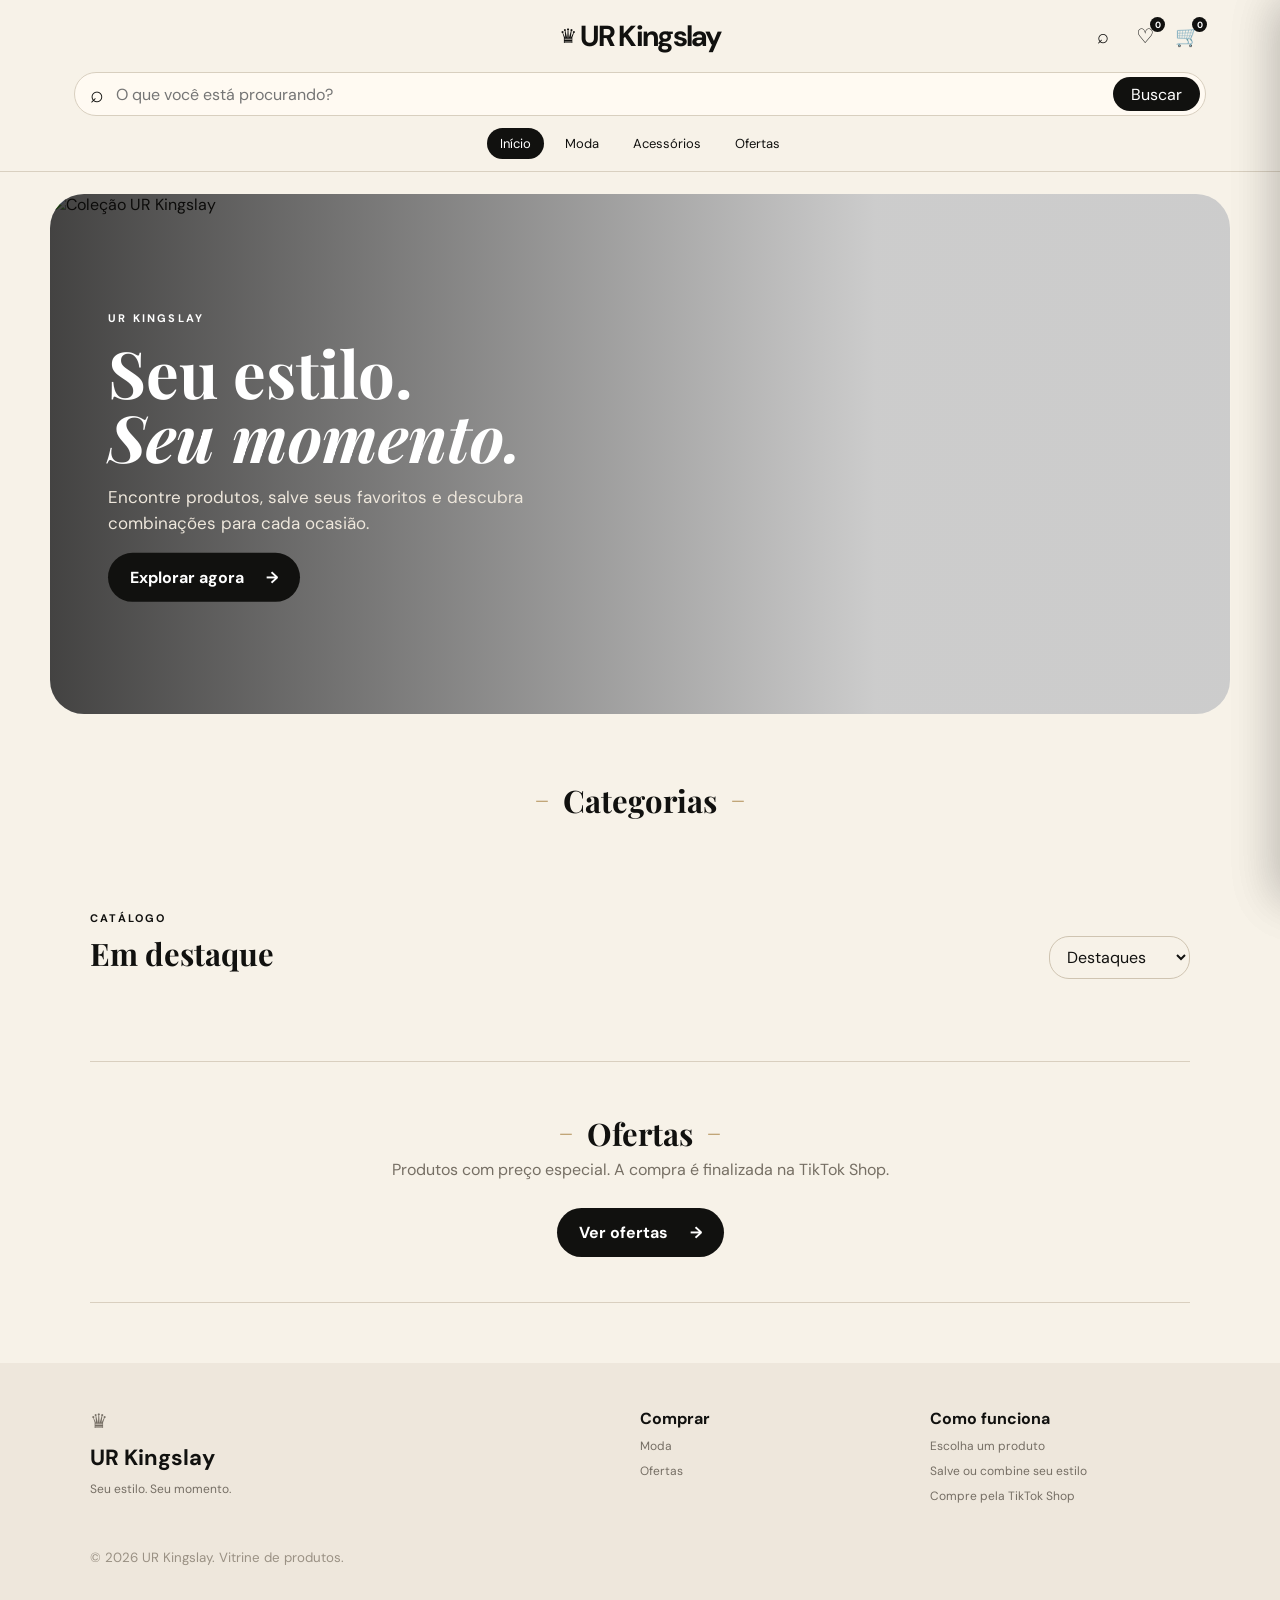
==== commit 5522d8c1: "Remover Descubra seu estilo do menu" ====
--- a/index.html
+++ b/index.html
@@ -29,7 +29,6 @@
     <button data-category="moda" onclick="filterCategory('moda')">Moda</button>
     <button data-category="acessorios" onclick="filterCategory('acessorios')">Acessórios</button>
     <button onclick="filterSale()">Ofertas</button>
-    <button class="style-discovery-nav" onclick="openStyleDiscovery()">✦ Descubra seu estilo</button>
   </nav>
 </header>
 
--- a/styles.css
+++ b/styles.css
@@ -58,3 +58,74 @@
 .look-product div{display:flex;flex-direction:column;justify-content:center;gap:3px}.look-product div span{font-size:8px;text-transform:uppercase;letter-spacing:.7px;color:#a07c4b;font-weight:900}.look-product b{font-size:11px;line-height:1.2}.look-product strong{font-size:12px}.look-product button{margin-top:5px;border:0;background:#171613;color:#fff;border-radius:14px;padding:7px 8px;font-size:8px;font-weight:800}
 @keyframes mannequinShine{0%,60%{transform:translateX(-100%)}85%,100%{transform:translateX(100%)}}
 @media(max-width:800px){.look-page{padding:18px 12px 45px}.look-page-head{grid-template-columns:auto 1fr;gap:10px}.look-page-head h2{font-size:27px}.look-occasion{grid-column:2;justify-self:start}.look-layout{grid-template-columns:1fr}.mannequin-card{min-height:500px}.mannequin-head{top:42px}.mannequin-body{top:145px}.mannequin-waist{top:340px}.mannequin-legs{top:374px}.mannequin-shoes{top:474px}.look-products{padding:15px}.look-product-grid{grid-template-columns:1fr}.style-feedback>div{grid-template-columns:1fr}.style-feedback.rejected>div{grid-template-columns:1fr}}
+
+
+.style-discovery{max-width:610px;margin:auto}
+.style-discovery-head{display:flex;justify-content:space-between;gap:15px;align-items:flex-start}
+.style-discovery-head h2{font-family:"Playfair Display",serif;font-size:29px;margin:7px 0 4px}
+.style-discovery-head p{font-size:12px;color:var(--muted);margin:0;line-height:1.5;max-width:470px}
+.style-close{background:transparent;font-size:27px;line-height:1;padding:2px 5px;color:var(--muted)}
+.style-progress{display:grid;grid-template-columns:repeat(5,1fr);gap:5px;margin:20px 0 22px}
+.style-progress i{height:4px;border-radius:4px;background:#ded5c5}
+.style-progress i.active{background:var(--ink)}
+.style-step{text-align:center;padding:2px 4px 4px}
+.style-kicker{font-size:9px;letter-spacing:1.7px;font-weight:800;color:#9a7a4d}
+.style-step h3{font-family:"Playfair Display",serif;font-size:23px;line-height:1.15;margin:8px auto 16px;max-width:470px}
+.style-options{display:grid;gap:9px}
+.universe-options{grid-template-columns:repeat(3,1fr)}
+.quiz-options{grid-template-columns:repeat(3,1fr)}
+.style-option{min-height:72px;border:1px solid #d8cdbb;border-radius:16px;background:#fffaf2;padding:12px 8px;display:flex;flex-direction:column;align-items:center;justify-content:center;gap:6px;transition:.16s}
+.quiz-options .style-option{min-height:58px}
+.style-option:hover{transform:translateY(-2px);border-color:#b99a67}
+.style-option.selected{background:#171613;color:#fff;border-color:#171613;box-shadow:0 8px 20px rgba(30,25,18,.12)}
+.style-option span{font-size:20px;color:var(--gold)}
+.style-option b{font-size:11px}
+.style-next,.style-back{height:42px;border-radius:22px;padding:0 19px;font-size:12px;font-weight:800}
+.style-next{background:var(--ink);color:#fff;min-width:180px}
+.style-next:disabled{opacity:.38;cursor:not-allowed}
+.style-next span{margin-left:10px}
+.style-back{background:transparent;border:1px solid #cfc3b1}
+.style-nav{display:flex;justify-content:space-between;align-items:center;gap:10px;margin-top:20px}
+.style-helper{font-size:12px;color:var(--muted);margin:-8px auto 14px;max-width:430px;line-height:1.5}
+.style-input{width:100%;max-width:500px;height:48px;border:1px solid #cfc3b1;border-radius:14px;background:#fffaf2;padding:0 15px;outline:0}
+.style-input:focus{border-color:#9d7d4d;box-shadow:0 0 0 3px rgba(185,154,103,.12)}
+.style-analyzing{text-align:center;padding:55px 15px 40px}
+.style-analyze-icon{width:58px;height:58px;border-radius:50%;background:#171613;color:#fff;display:grid;place-items:center;margin:0 auto 18px;font-size:24px;animation:styleSpin 1.6s infinite ease-in-out}
+.style-analyzing h2{font-family:"Playfair Display",serif;font-size:27px;margin:7px 0}
+.style-analyzing p{font-size:12px;color:var(--muted);line-height:1.5;max-width:420px;margin:0 auto}
+.style-dots{display:flex;justify-content:center;gap:5px;margin-top:18px}
+.style-dots i{width:6px;height:6px;border-radius:50%;background:var(--ink);animation:aiPulse 1s infinite}
+.style-dots i:nth-child(2){animation-delay:.15s}.style-dots i:nth-child(3){animation-delay:.3s}
+.style-result-profile{margin-top:6px;padding:22px;border-radius:20px;background:#171613;color:#fff}
+.style-result-universe{display:inline-block;background:var(--gold);color:#171613;padding:5px 9px;border-radius:13px;font-size:9px;font-weight:800}
+.style-result-profile h3{font-family:"Playfair Display",serif;font-size:30px;line-height:1.05;margin:12px 0 8px}
+.style-result-profile p{font-size:12px;line-height:1.55;color:#ddd3c3;margin:0}
+.style-tags{display:flex;gap:6px;flex-wrap:wrap;margin-top:14px}
+.style-tags span{font-size:8px;text-transform:uppercase;letter-spacing:.7px;border:1px solid rgba(255,255,255,.18);padding:5px 8px;border-radius:12px;color:#e2d2b5}
+.style-phrase{font-family:"Playfair Display",serif;font-size:15px;line-height:1.45;text-align:center;padding:18px 8px;color:#554b3e}
+.style-look-head{display:flex;justify-content:space-between;gap:10px;align-items:end;margin-bottom:10px}
+.style-look-head span{font-size:9px;letter-spacing:1.4px;color:#9a7a4d;font-weight:900}
+.style-look-head b{font-size:9px;color:var(--muted);font-weight:500;text-align:right}
+.style-discovery-products{display:grid;grid-template-columns:repeat(2,1fr);gap:10px}
+.style-discovery-products article{display:grid;grid-template-columns:72px 1fr;gap:9px;align-items:center;background:#faf5eb;border:1px solid #ddd0bd;border-radius:15px;padding:7px;cursor:pointer;transition:.16s}
+.style-discovery-products article:hover{transform:translateY(-2px);border-color:#b99a67}
+.style-discovery-products img{width:72px;height:78px;object-fit:contain;background:#eee5d5;border-radius:10px}
+.style-discovery-products div{display:flex;flex-direction:column;gap:4px}
+.style-discovery-products b{font-size:10px;line-height:1.2}
+.style-discovery-products span{font-size:11px;font-weight:800}
+.style-result-actions{display:flex;justify-content:center;gap:8px;margin-top:18px}
+.style-result-actions .style-next{min-width:auto}
+@keyframes styleSpin{0%,100%{transform:scale(1) rotate(0)}50%{transform:scale(1.08) rotate(8deg)}}
+.style-discovery-nav{font-weight:800!important}
+@media(max-width:520px){
+  .style-discovery-head h2{font-size:25px}
+  .universe-options,.quiz-options{grid-template-columns:repeat(2,1fr)}
+  .style-option{min-height:68px}
+  .quiz-options .style-option{min-height:54px}
+  .style-step h3{font-size:21px}
+  .style-nav{margin-top:16px}
+  .style-result-profile h3{font-size:26px}
+  .style-discovery-products{grid-template-columns:1fr}
+  .style-result-actions{flex-direction:column}
+  .style-result-actions>*{width:100%}
+}
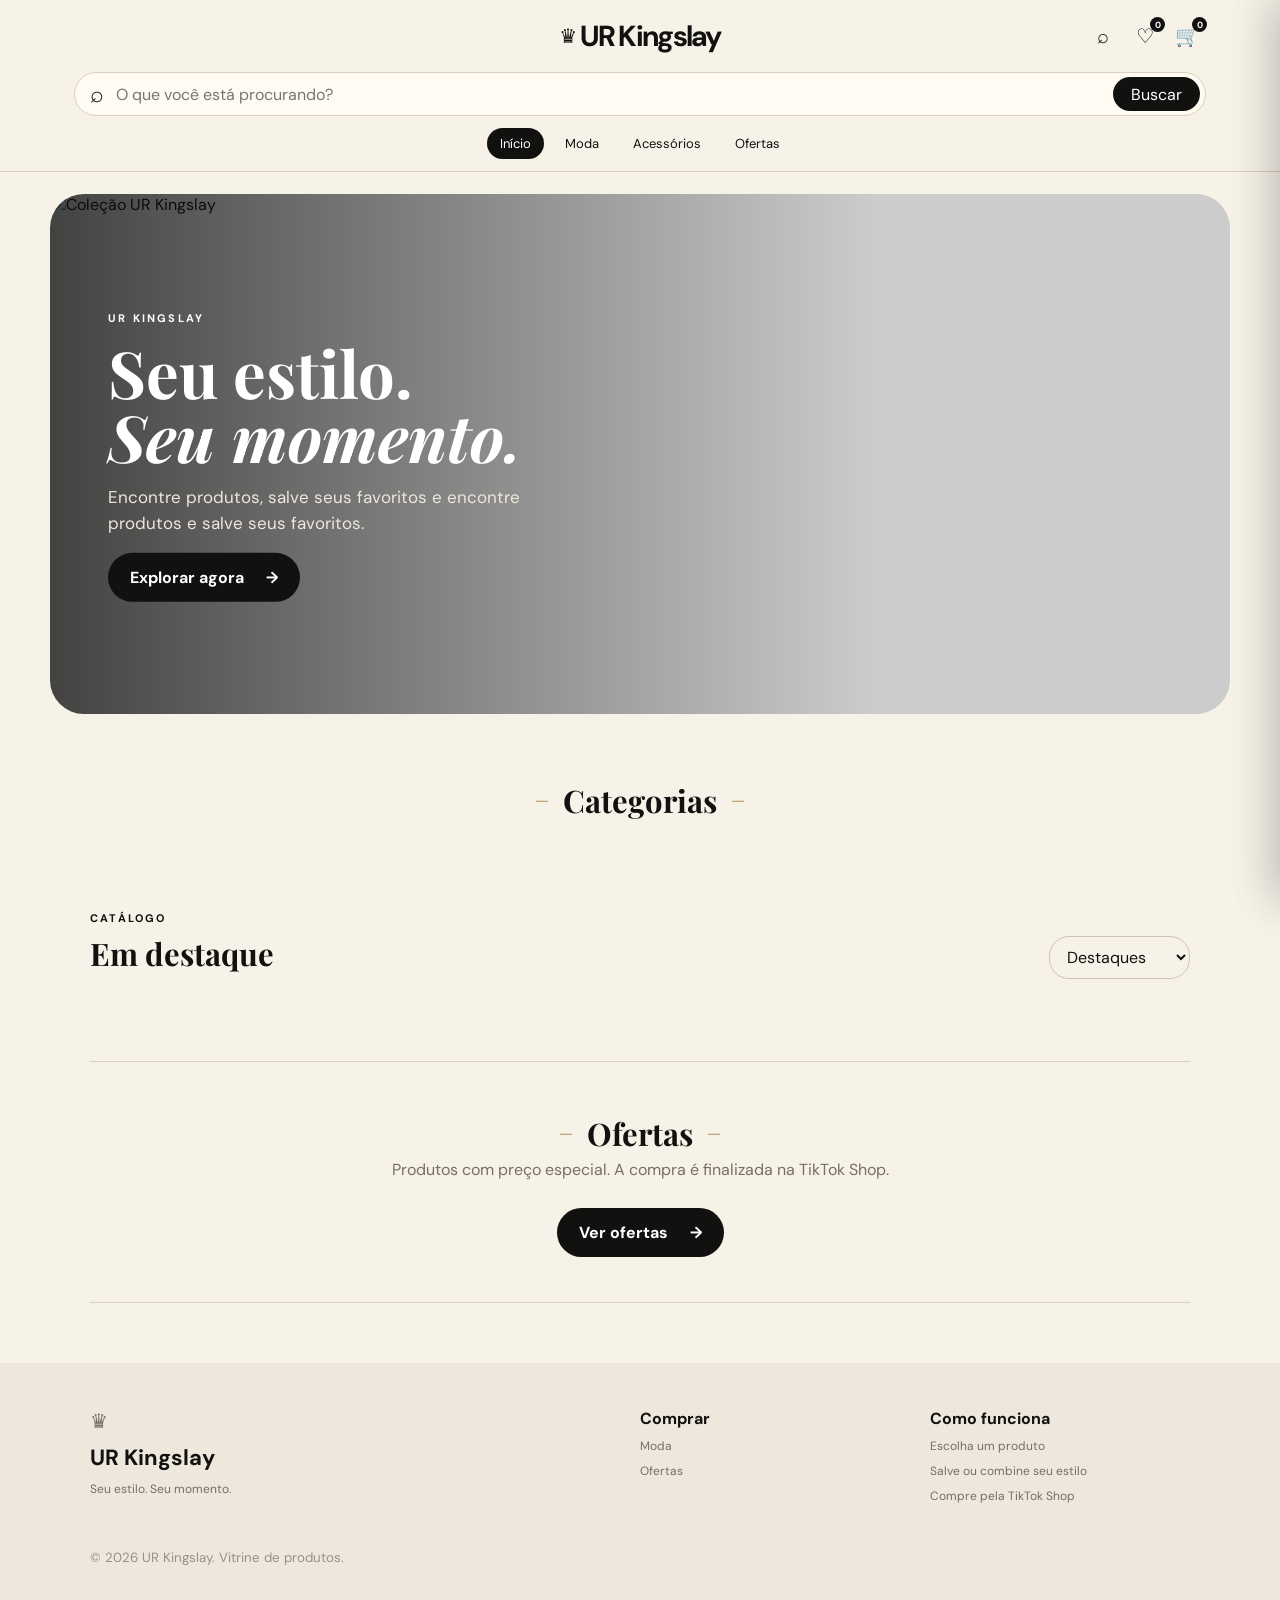
==== commit 7b2d1e51: "Remover referencias do Combinar Estilo" ====
--- a/index.html
+++ b/index.html
@@ -4,7 +4,7 @@
 <meta charset="UTF-8">
 <meta name="viewport" content="width=device-width,initial-scale=1">
 <title>UR Kingslay — Seu estilo, seu momento</title>
-<meta name="description" content="UR Kingslay — vitrine de produtos com ofertas e combinações de estilo.">
+<meta name="description" content="UR Kingslay — vitrine de produtos com ofertas e produtos e ofertas.">
 <link rel="preconnect" href="https://fonts.googleapis.com">
 <link rel="preconnect" href="https://fonts.gstatic.com" crossorigin>
 <link href="https://fonts.googleapis.com/css2?family=DM+Sans:wght@400;500;600;700&family=Playfair+Display:wght@600;700&display=swap" rel="stylesheet">
@@ -33,7 +33,7 @@
 </header>
 
 <main>
-<section class="hero" id="heroSection"><div class="hero-image-wrap"><img id="heroImage" src="https://images.unsplash.com/photo-1496747611176-843222e1e57c?auto=format&fit=crop&w=1400&q=85" alt="Coleção UR Kingslay"><div class="hero-shade"></div><div class="hero-content"><span class="eyebrow" id="heroBrand">UR KINGSLAY</span><h1 id="heroTitle">Seu estilo.<br><em>Seu momento.</em></h1><p id="heroSubtitle">Encontre produtos, salve seus favoritos e descubra combinações para cada ocasião.</p><button class="dark-btn" id="heroButton">Explorar agora <span>→</span></button></div></div></section>
+<section class="hero" id="heroSection"><div class="hero-image-wrap"><img id="heroImage" src="https://images.unsplash.com/photo-1496747611176-843222e1e57c?auto=format&fit=crop&w=1400&q=85" alt="Coleção UR Kingslay"><div class="hero-shade"></div><div class="hero-content"><span class="eyebrow" id="heroBrand">UR KINGSLAY</span><h1 id="heroTitle">Seu estilo.<br><em>Seu momento.</em></h1><p id="heroSubtitle">Encontre produtos, salve seus favoritos e encontre produtos e salve seus favoritos.</p><button class="dark-btn" id="heroButton">Explorar agora <span>→</span></button></div></div></section>
 
 <section class="categories-strip">
   <div class="section-title centered"><span>—</span><h2>Categorias</h2><span>—</span></div>
--- a/styles.css
+++ b/styles.css
@@ -60,72 +60,4 @@
 @media(max-width:800px){.look-page{padding:18px 12px 45px}.look-page-head{grid-template-columns:auto 1fr;gap:10px}.look-page-head h2{font-size:27px}.look-occasion{grid-column:2;justify-self:start}.look-layout{grid-template-columns:1fr}.mannequin-card{min-height:500px}.mannequin-head{top:42px}.mannequin-body{top:145px}.mannequin-waist{top:340px}.mannequin-legs{top:374px}.mannequin-shoes{top:474px}.look-products{padding:15px}.look-product-grid{grid-template-columns:1fr}.style-feedback>div{grid-template-columns:1fr}.style-feedback.rejected>div{grid-template-columns:1fr}}
 
 
-.style-discovery{max-width:610px;margin:auto}
-.style-discovery-head{display:flex;justify-content:space-between;gap:15px;align-items:flex-start}
-.style-discovery-head h2{font-family:"Playfair Display",serif;font-size:29px;margin:7px 0 4px}
-.style-discovery-head p{font-size:12px;color:var(--muted);margin:0;line-height:1.5;max-width:470px}
-.style-close{background:transparent;font-size:27px;line-height:1;padding:2px 5px;color:var(--muted)}
-.style-progress{display:grid;grid-template-columns:repeat(5,1fr);gap:5px;margin:20px 0 22px}
-.style-progress i{height:4px;border-radius:4px;background:#ded5c5}
-.style-progress i.active{background:var(--ink)}
-.style-step{text-align:center;padding:2px 4px 4px}
-.style-kicker{font-size:9px;letter-spacing:1.7px;font-weight:800;color:#9a7a4d}
-.style-step h3{font-family:"Playfair Display",serif;font-size:23px;line-height:1.15;margin:8px auto 16px;max-width:470px}
-.style-options{display:grid;gap:9px}
-.universe-options{grid-template-columns:repeat(3,1fr)}
-.quiz-options{grid-template-columns:repeat(3,1fr)}
-.style-option{min-height:72px;border:1px solid #d8cdbb;border-radius:16px;background:#fffaf2;padding:12px 8px;display:flex;flex-direction:column;align-items:center;justify-content:center;gap:6px;transition:.16s}
-.quiz-options .style-option{min-height:58px}
-.style-option:hover{transform:translateY(-2px);border-color:#b99a67}
-.style-option.selected{background:#171613;color:#fff;border-color:#171613;box-shadow:0 8px 20px rgba(30,25,18,.12)}
-.style-option span{font-size:20px;color:var(--gold)}
-.style-option b{font-size:11px}
-.style-next,.style-back{height:42px;border-radius:22px;padding:0 19px;font-size:12px;font-weight:800}
-.style-next{background:var(--ink);color:#fff;min-width:180px}
-.style-next:disabled{opacity:.38;cursor:not-allowed}
-.style-next span{margin-left:10px}
-.style-back{background:transparent;border:1px solid #cfc3b1}
-.style-nav{display:flex;justify-content:space-between;align-items:center;gap:10px;margin-top:20px}
-.style-helper{font-size:12px;color:var(--muted);margin:-8px auto 14px;max-width:430px;line-height:1.5}
-.style-input{width:100%;max-width:500px;height:48px;border:1px solid #cfc3b1;border-radius:14px;background:#fffaf2;padding:0 15px;outline:0}
-.style-input:focus{border-color:#9d7d4d;box-shadow:0 0 0 3px rgba(185,154,103,.12)}
-.style-analyzing{text-align:center;padding:55px 15px 40px}
-.style-analyze-icon{width:58px;height:58px;border-radius:50%;background:#171613;color:#fff;display:grid;place-items:center;margin:0 auto 18px;font-size:24px;animation:styleSpin 1.6s infinite ease-in-out}
-.style-analyzing h2{font-family:"Playfair Display",serif;font-size:27px;margin:7px 0}
-.style-analyzing p{font-size:12px;color:var(--muted);line-height:1.5;max-width:420px;margin:0 auto}
-.style-dots{display:flex;justify-content:center;gap:5px;margin-top:18px}
-.style-dots i{width:6px;height:6px;border-radius:50%;background:var(--ink);animation:aiPulse 1s infinite}
-.style-dots i:nth-child(2){animation-delay:.15s}.style-dots i:nth-child(3){animation-delay:.3s}
-.style-result-profile{margin-top:6px;padding:22px;border-radius:20px;background:#171613;color:#fff}
-.style-result-universe{display:inline-block;background:var(--gold);color:#171613;padding:5px 9px;border-radius:13px;font-size:9px;font-weight:800}
-.style-result-profile h3{font-family:"Playfair Display",serif;font-size:30px;line-height:1.05;margin:12px 0 8px}
-.style-result-profile p{font-size:12px;line-height:1.55;color:#ddd3c3;margin:0}
-.style-tags{display:flex;gap:6px;flex-wrap:wrap;margin-top:14px}
-.style-tags span{font-size:8px;text-transform:uppercase;letter-spacing:.7px;border:1px solid rgba(255,255,255,.18);padding:5px 8px;border-radius:12px;color:#e2d2b5}
-.style-phrase{font-family:"Playfair Display",serif;font-size:15px;line-height:1.45;text-align:center;padding:18px 8px;color:#554b3e}
-.style-look-head{display:flex;justify-content:space-between;gap:10px;align-items:end;margin-bottom:10px}
-.style-look-head span{font-size:9px;letter-spacing:1.4px;color:#9a7a4d;font-weight:900}
-.style-look-head b{font-size:9px;color:var(--muted);font-weight:500;text-align:right}
-.style-discovery-products{display:grid;grid-template-columns:repeat(2,1fr);gap:10px}
-.style-discovery-products article{display:grid;grid-template-columns:72px 1fr;gap:9px;align-items:center;background:#faf5eb;border:1px solid #ddd0bd;border-radius:15px;padding:7px;cursor:pointer;transition:.16s}
-.style-discovery-products article:hover{transform:translateY(-2px);border-color:#b99a67}
-.style-discovery-products img{width:72px;height:78px;object-fit:contain;background:#eee5d5;border-radius:10px}
-.style-discovery-products div{display:flex;flex-direction:column;gap:4px}
-.style-discovery-products b{font-size:10px;line-height:1.2}
-.style-discovery-products span{font-size:11px;font-weight:800}
-.style-result-actions{display:flex;justify-content:center;gap:8px;margin-top:18px}
-.style-result-actions .style-next{min-width:auto}
-@keyframes styleSpin{0%,100%{transform:scale(1) rotate(0)}50%{transform:scale(1.08) rotate(8deg)}}
-.style-discovery-nav{font-weight:800!important}
-@media(max-width:520px){
-  .style-discovery-head h2{font-size:25px}
-  .universe-options,.quiz-options{grid-template-columns:repeat(2,1fr)}
-  .style-option{min-height:68px}
-  .quiz-options .style-option{min-height:54px}
-  .style-step h3{font-size:21px}
-  .style-nav{margin-top:16px}
-  .style-result-profile h3{font-size:26px}
-  .style-discovery-products{grid-template-columns:1fr}
-  .style-result-actions{flex-direction:column}
-  .style-result-actions>*{width:100%}
-}
+
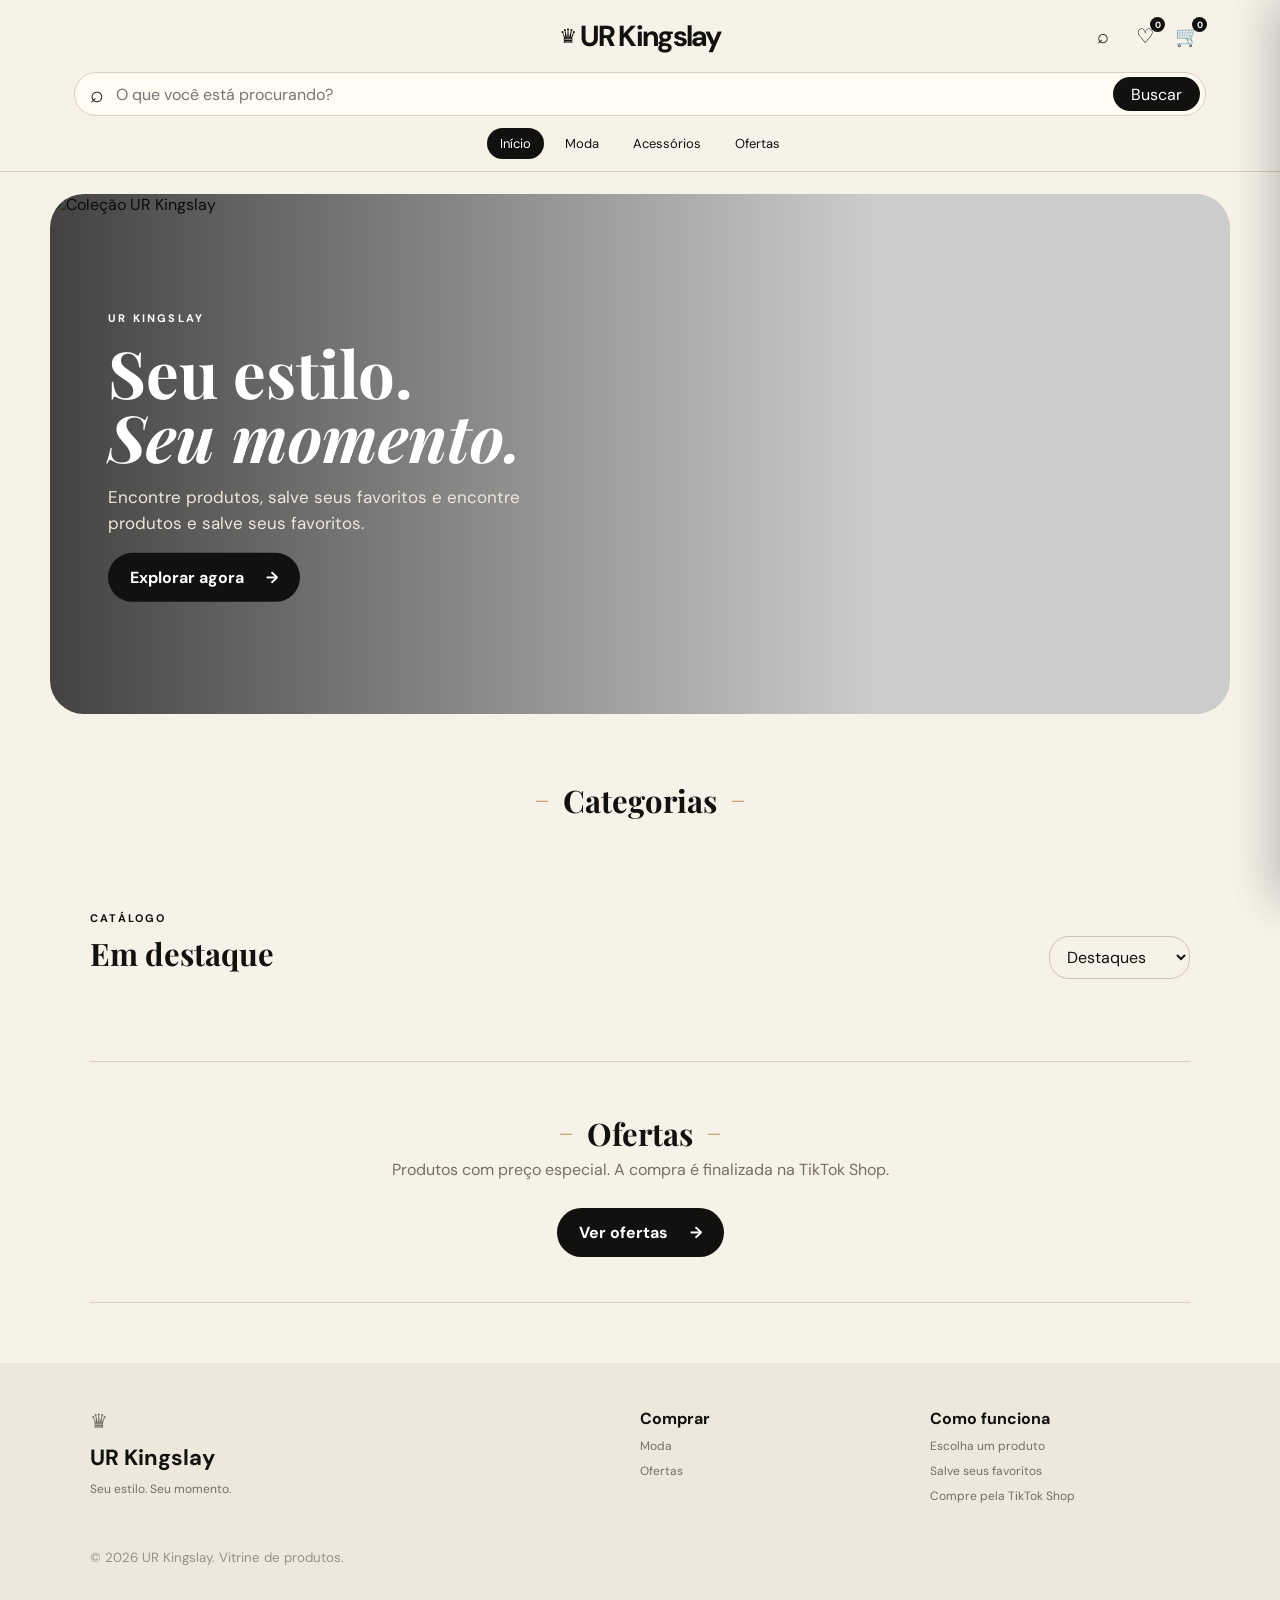
==== commit c431dd3f: "Remover pagina de look do Combinar Estilo" ====
--- a/index.html
+++ b/index.html
@@ -58,7 +58,7 @@
 <footer>
   <div class="footer-brand"><span class="crown">♛</span><b>UR Kingslay</b><p>Seu estilo. Seu momento.</p></div>
   <div><b>Comprar</b><span onclick="filterCategory('moda')">Moda</span><span onclick="filterSale()">Ofertas</span></div>
-  <div><b>Como funciona</b><span>Escolha um produto</span><span>Salve ou combine seu estilo</span><span>Compre pela TikTok Shop</span></div>
+  <div><b>Como funciona</b><span>Escolha um produto</span><span>Salve seus favoritos</span><span>Compre pela TikTok Shop</span></div>
   <small>© 2026 UR Kingslay. Vitrine de produtos.</small>
 </footer>
 
@@ -75,29 +75,6 @@
 
 <div id="overlay" class="overlay" onclick="closePanels()"></div>
 <div id="modal" class="modal-wrap" onclick="closeModal(event)"><div class="modal" id="modalContent"></div></div>
-<section id="lookPage" class="look-page" aria-hidden="true">
-  <div class="look-page-head">
-    <button class="look-back" onclick="closeLookPage()">← Voltar</button>
-    <div><span class="eyebrow">UR KINGSLAY · IA STYLIST</span><h2>Seu look escolhido</h2></div>
-    <span class="look-occasion" id="lookOccasion"></span>
-  </div>
-  <div class="look-layout">
-    <div class="mannequin-card">
-      <div class="mannequin-head"><span>✦</span></div>
-      <div class="mannequin-neck"></div>
-      <div class="mannequin-body"></div>
-      <div class="mannequin-waist"></div>
-      <div class="mannequin-legs"></div>
-      <div class="mannequin-shoes"></div>
-      <div class="mannequin-accessories"><i></i><i></i><i></i></div>
-      <div class="mannequin-caption">VISUALIZAÇÃO DO LOOK</div>
-    </div>
-    <div class="look-products">
-      <div class="look-intro"><span>✦ COMBINAÇÃO APROVADA</span><h3>As peças que formam esse look</h3><p>Toque em qualquer produto para ir direto à TikTok Shop.</p></div>
-      <div id="lookProductGrid" class="look-product-grid"></div>
-    </div>
-  </div>
-</section>
 <div id="toast" class="toast"></div>
 
 <script src="https://cdn.jsdelivr.net/npm/@supabase/supabase-js@2"></script>
--- a/styles.css
+++ b/styles.css
@@ -1,63 +1 @@
-:root{--cream:#f7f2e8;--paper:#fbf8f1;--white:#fffdf8;--ink:#11110f;--muted:#766f64;--gold:#b99a67;--line:#ded5c5}*{box-sizing:border-box}html{scroll-behavior:smooth}body{margin:0;background:var(--cream);color:var(--ink);font-family:"DM Sans",system-ui,sans-serif}button,input,select{font:inherit}button{border:0;cursor:pointer;color:inherit}.site-header{position:sticky;top:0;z-index:30;background:rgba(247,242,232,.94);backdrop-filter:blur(16px);border-bottom:1px solid #d9d0c0}.header-inner{height:72px;max-width:1180px;margin:auto;padding:0 24px;display:flex;align-items:center;justify-content:center;position:relative}.brand{background:none;font-size:29px;font-weight:700;letter-spacing:-1.7px;display:flex;align-items:center;gap:5px}.crown{font-size:20px}.header-actions{position:absolute;right:24px;display:flex;gap:4px}.icon-btn{background:transparent;width:38px;height:38px;border-radius:50%;font-size:20px;position:relative}.icon-btn:hover{background:#e9e1d3}.icon-btn b{position:absolute;top:0;right:-1px;min-width:15px;height:15px;border-radius:50%;font-size:9px;background:var(--ink);color:#fff;display:grid;place-items:center}.mobile-only{display:none;position:absolute;left:20px}.desktop-search{max-width:1180px;margin:auto;padding:0 24px 12px}.search-box{height:44px;border:1px solid #d8cfbf;background:#fffaf2;border-radius:24px;display:flex;align-items:center;padding-left:15px}.search-box span{font-size:23px}.search-box input{border:0;outline:0;background:none;flex:1;padding:0 12px}.search-box button{background:var(--ink);color:#fff;border-radius:20px;height:34px;padding:0 18px;margin-right:5px}.category-nav{max-width:1180px;margin:auto;display:flex;justify-content:center;gap:8px;padding:0 20px 12px;overflow:auto}.category-nav button{background:none;padding:7px 13px;border-radius:20px;white-space:nowrap;font-size:13px}.category-nav button:hover,.category-nav button.active{background:var(--ink);color:#fff}.hero{max-width:1180px;margin:22px auto}.hero-image-wrap{height:520px;border-radius:34px;overflow:hidden;position:relative;background:#ddd}.hero img{width:100%;height:100%;object-fit:cover;object-position:center 32%}.hero-shade{position:absolute;inset:0;background:linear-gradient(90deg,rgba(8,7,6,.72),rgba(8,7,6,.08) 70%)}.hero-content{position:absolute;left:58px;top:50%;transform:translateY(-50%);color:#fff;max-width:520px}.eyebrow{font-size:11px;letter-spacing:2.2px;font-weight:700}.hero h1{font-family:"Playfair Display",serif;font-size:65px;line-height:.98;margin:14px 0}.hero h1 em{font-style:italic}.hero p{font-size:17px;line-height:1.5;max-width:430px;color:#eee7dc}.dark-btn{background:var(--ink);color:#fff;padding:14px 22px;border-radius:28px;font-weight:700}.dark-btn span{margin-left:18px}.categories-strip,.products-section,.offers{max-width:1100px;margin:60px auto}.section-title{display:flex;justify-content:space-between;align-items:end}.section-title.centered{justify-content:center;gap:14px;align-items:center}.section-title.centered>span{color:var(--gold)}.section-title h2{font-family:"Playfair Display",serif;font-size:31px;margin:5px 0}.chips{display:flex;gap:10px;justify-content:center;flex-wrap:wrap;margin-top:20px}.chip{padding:10px 18px;border:1px solid #cfc4b1;border-radius:24px;background:transparent;font-size:13px}.chip.active,.chip:hover{background:var(--ink);color:#fff;border-color:var(--ink)}.products-section{margin-top:35px}.products-section select{border:1px solid #cfc4b1;background:transparent;padding:9px 13px;border-radius:20px;color:var(--ink)}.product-grid{display:grid;grid-template-columns:repeat(4,1fr);gap:17px;margin-top:22px}.product{background:var(--white);border:1px solid #e4dac9;border-radius:20px;padding:10px;position:relative;overflow:hidden;transition:.2s;cursor:pointer}.product:hover{transform:translateY(-4px);box-shadow:0 16px 35px rgba(60,48,31,.1)}.product .tag{position:absolute;top:17px;left:17px;background:var(--ink);color:#fff;padding:6px 9px;border-radius:15px;font-size:9px;letter-spacing:.6px;font-weight:700;z-index:2}.product img{width:100%;height:220px;object-fit:contain;background:#f1eadc;border-radius:15px}.product h3{font-size:14px;line-height:1.3;margin:13px 5px 7px;min-height:38px}.product-hint{font-size:10px;color:#8c7b61;text-align:center;margin:10px 0 5px}.stars{font-size:11px;margin:9px 5px 0;color:#a78650}.stars small{color:#8d8579}.old{font-size:11px;color:#aaa096;text-decoration:line-through;margin:0 5px}.price{font-size:20px;font-weight:800;margin:2px 5px}.pix{font-size:10px;color:#7d6a4d;font-weight:600;margin:3px 5px}.offers{text-align:center;padding:45px 20px;border-top:1px solid #d9cfbf;border-bottom:1px solid #d9cfbf}.section-subtitle{color:var(--muted);margin-top:0}.offers-btn{margin-top:12px}footer{background:#eee7dc;padding:45px max(24px,calc((100% - 1100px)/2));display:grid;grid-template-columns:2fr 1fr 1fr;gap:30px;color:#49443d}footer div{display:flex;flex-direction:column;gap:9px}footer b{color:var(--ink)}footer span,footer p{font-size:12px;color:#756e64;margin:0}footer span{cursor:pointer}.footer-brand{font-size:22px}footer small{grid-column:1/-1;color:#9a9184;margin-top:15px}.side-panel{position:fixed;right:-430px;top:0;width:420px;max-width:92vw;height:100vh;background:var(--paper);z-index:60;box-shadow:-15px 0 45px #0002;transition:.25s;display:flex;flex-direction:column}.side-panel.open{right:0}.panel-head{padding:20px;border-bottom:1px solid var(--line);display:flex;justify-content:space-between}.panel-head h2{font-family:"Playfair Display",serif;margin:0}.panel-head button{background:none;font-size:28px}.panel-items{padding:15px;overflow:auto;flex:1}.cart-row{display:grid;grid-template-columns:70px 1fr auto;gap:10px;padding:12px 0;border-bottom:1px solid var(--line)}.cart-row img{width:70px;height:70px;object-fit:contain;background:#eee6d8;border-radius:10px}.cart-row h4{margin:3px 0;font-size:13px}.qty{font-size:11px;color:var(--muted)}.qty button{background:none;text-decoration:underline;padding:0}.panel-bottom{padding:18px;border-top:1px solid var(--line)}.panel-bottom>div{display:flex;justify-content:space-between;margin-bottom:12px}.panel-bottom .dark-btn{width:100%}.panel-bottom small{display:block;text-align:center;color:var(--muted);margin-top:10px}.fav-row{display:grid;grid-template-columns:64px 1fr 32px;align-items:center;gap:10px;padding:10px 0;border-bottom:1px solid var(--line);cursor:pointer}.fav-row img{width:64px;height:64px;object-fit:contain;background:#eee6d8;border-radius:10px}.fav-row div{display:flex;flex-direction:column;gap:5px}.fav-row b{font-size:12px}.fav-row span{font-size:12px;font-weight:800}.fav-row button{background:none;font-size:20px}.overlay{display:none;position:fixed;inset:0;background:#0008;z-index:50}.overlay.open{display:block}.modal-wrap{display:none;position:fixed;inset:0;background:#0008;z-index:70;align-items:center;justify-content:center;padding:20px}.modal-wrap.open{display:flex}.modal{background:var(--paper);max-width:650px;width:100%;max-height:92vh;overflow:auto;border-radius:24px;padding:22px}.modal-product{display:grid;grid-template-columns:1fr 1fr;gap:25px}.modal-product>img{width:100%;height:300px;object-fit:contain;background:#eee6d8;border-radius:18px}.modal h2{font-family:"Playfair Display",serif;font-size:26px;line-height:1.08}.modal .price{font-size:30px}.description{font-size:13px;line-height:1.5;color:#6e665b}.modal-actions{display:grid;grid-template-columns:1fr 1fr;gap:8px;margin-top:16px}.option-btn{height:38px;border-radius:20px;padding:0 12px;font-size:13px;font-weight:700;border:1px solid #cfc1aa;background:transparent}.option-btn.primary{background:#111;color:#fff;border-color:#111}.option-btn.favorite.selected{background:#efe2cd;border-color:#b99a67}.option-btn.buy-now{grid-column:1/-1;background:#111;color:#fff;border-color:#111;height:42px}.option-btn.buy-now span{margin-left:12px}.combine-box{margin-top:16px;padding:18px;border-radius:22px;background:rgba(255,255,255,.34);border:1px solid rgba(255,255,255,.62);backdrop-filter:blur(18px) saturate(135%);-webkit-backdrop-filter:blur(18px) saturate(135%);box-shadow:inset 0 1px 0 rgba(255,255,255,.68),0 12px 30px rgba(70,55,35,.08)}.combine-box h3{font-family:"Playfair Display",serif;font-size:21px;margin:6px 0}.combine-box p{font-size:13px;color:#6e665b;margin:5px 0 14px}.combine-start{margin-top:2px;width:100%;height:44px;border-radius:23px;background:#111;color:#fff;font-weight:800}.occasion-grid{display:grid;grid-template-columns:1fr 1fr;gap:8px;margin-top:14px}.occasion-grid button{min-height:48px;border:1px solid rgba(255,255,255,.62);border-radius:16px;background:rgba(255,255,255,.34);color:#171613;font-weight:700;font-size:12px;backdrop-filter:blur(16px) saturate(135%);-webkit-backdrop-filter:blur(16px) saturate(135%);box-shadow:inset 0 1px 0 rgba(255,255,255,.65),0 8px 22px rgba(70,55,35,.07);transition:.18s}.occasion-grid button:hover{background:rgba(255,255,255,.58);border-color:rgba(185,154,103,.72);transform:translateY(-1px);box-shadow:inset 0 1px 0 rgba(255,255,255,.8),0 10px 24px rgba(70,55,35,.1)}.ai-result{margin-top:18px;padding-top:16px;border-top:1px solid #d6c9b5}.ai-result-head{display:flex;justify-content:space-between;align-items:center;font-weight:800}.ai-result-head small{background:#111;color:#fff;padding:5px 9px;border-radius:12px;font-size:9px}.ai-copy{font-size:12px!important;margin:8px 0 12px!important}.combine-grid{display:grid;grid-template-columns:repeat(3,1fr);gap:9px}.combine-item{background:#faf7f0;border-radius:15px;padding:8px;cursor:pointer}.combine-item img{width:100%;height:75px;object-fit:contain;background:#eee6d8;border-radius:10px}.combine-item div{padding:7px 2px;display:flex;flex-direction:column;gap:3px}.combine-item b{font-size:10px;line-height:1.2}.combine-item span{font-size:11px;font-weight:800}.change-occasion{margin-top:12px;background:transparent;text-decoration:underline;font-size:11px}.toast{position:fixed;left:50%;bottom:25px;transform:translate(-50%,20px);background:var(--ink);color:#fff;padding:12px 18px;border-radius:22px;opacity:0;pointer-events:none;transition:.2s;z-index:100}.toast.show{opacity:1;transform:translate(-50%,0)}.empty{text-align:center;background:var(--white);border:1px dashed #cfc4b1;padding:45px;grid-column:1/-1;color:var(--muted);border-radius:20px}.empty button{margin-top:10px;padding:10px 16px;border-radius:20px;background:#111;color:#fff}@media(max-width:900px){.header-inner{height:64px}.mobile-only{display:block}.brand{font-size:25px}.desktop-search{padding:0 15px 10px}.category-nav{justify-content:flex-start;padding:0 12px 10px}.category-nav{display:none}.category-nav.menu-open{display:flex;position:fixed;top:70px;left:14px;right:14px;z-index:80;flex-direction:column;align-items:stretch;gap:4px;padding:12px;border:1px solid rgba(255,255,255,.45);border-radius:22px;background:rgba(255,253,248,.58);backdrop-filter:blur(24px) saturate(150%);-webkit-backdrop-filter:blur(24px) saturate(150%);box-shadow:0 18px 45px rgba(30,25,18,.18)}.category-nav.menu-open button{text-align:left;padding:13px 16px;background:rgba(255,255,255,.22)}.category-nav.menu-open button.active,.category-nav.menu-open button:hover{background:rgba(16,16,15,.9);color:#fff}.mobile-only{z-index:90}.mobile-only.menu-active{background:rgba(255,255,255,.5);backdrop-filter:blur(14px);-webkit-backdrop-filter:blur(14px)}.hero{margin:12px}.hero-image-wrap{height:500px;border-radius:25px}.hero-content{left:28px;right:25px}.hero h1{font-size:49px}.categories-strip,.products-section,.offers{margin:45px 15px}.product-grid{grid-template-columns:repeat(2,1fr)}footer{grid-template-columns:1fr 1fr}}@media(max-width:520px){.header-actions{right:10px}.hero-image-wrap{height:480px}.hero h1{font-size:43px}.hero p{font-size:14px}.product-grid{gap:9px}.product{border-radius:16px;padding:7px}.product img{height:160px;border-radius:12px}.product h3{font-size:12px;min-height:32px}.price{font-size:17px}.modal-product{grid-template-columns:1fr}.modal-product>img{height:190px}.modal{padding:15px;border-radius:20px;max-height:94vh}.modal h2{font-size:23px}.modal .price{font-size:26px}.option-btn{height:36px;font-size:12px}.option-btn.buy-now{height:40px}.modal-actions{grid-template-columns:1fr}.option-btn.buy-now{grid-column:auto}.occasion-grid{grid-template-columns:1fr 1fr}.occasion-grid button{font-size:11px}.combine-grid{grid-template-columns:repeat(3,1fr)}}.loading-ai{position:relative}.ai-loader{display:flex;gap:6px;align-items:center;margin-top:14px}.ai-loader i{display:block;width:7px;height:7px;border-radius:50%;background:#111;animation:aiPulse 1s infinite ease-in-out}.ai-loader i:nth-child(2){animation-delay:.15s}.ai-loader i:nth-child(3){animation-delay:.3s}.combine-item small{font-size:8px;line-height:1.25;color:#817568;display:block;margin-top:2px}@keyframes aiPulse{0%,80%,100%{opacity:.25;transform:scale(.8)}40%{opacity:1;transform:scale(1.15)}}
-.ai-result-premium{background:linear-gradient(145deg,#171613,#26221b);color:#fff;border:1px solid rgba(185,154,103,.55);border-radius:20px;padding:16px;box-shadow:0 16px 35px rgba(20,16,10,.14)}
-.ai-result-premium .ai-result-head small{background:var(--gold);color:#171613}
-.ai-steps{display:flex;align-items:center;gap:7px;margin:12px 0 10px;color:#d9c7a8;font-size:9px;text-transform:uppercase;letter-spacing:1px}
-.ai-steps i{opacity:.45;font-style:normal}
-.ai-summary{display:flex;justify-content:space-between;align-items:center;background:rgba(255,255,255,.06);border:1px solid rgba(255,255,255,.1);border-radius:13px;padding:10px 12px;margin:10px 0 14px}
-.ai-summary b{font-size:12px}.ai-summary span{font-size:9px;color:#c8b99f;text-transform:uppercase;letter-spacing:.8px}
-.style-section{margin-top:13px}.style-section-title{display:flex;justify-content:space-between;align-items:center;margin-bottom:8px;font-size:11px}.style-section-title span{font-size:9px;color:#c7b79a}
-.ai-result-premium .combine-grid{grid-template-columns:repeat(2,1fr)}
-.ai-result-premium .combine-item{background:#f7f1e5;color:#171613;border:1px solid #d9c7a8;padding:7px;transition:.18s}
-.ai-result-premium .combine-item:hover{transform:translateY(-2px);border-color:#b99a67}
-.combine-image-wrap{position:relative}
-.combine-image-wrap img{height:95px!important}
-.combine-image-wrap>span{position:absolute;left:5px;bottom:5px;background:#111d;color:#fff;padding:4px 6px;border-radius:8px;font-size:7px;text-transform:uppercase;letter-spacing:.5px}
-.ai-result-premium .combine-item small{color:#756a5d;font-size:8px}
-.accessories-section{padding-top:12px;border-top:1px solid rgba(255,255,255,.12)}
-.ai-note{margin-top:13px;padding:9px 10px;border-radius:11px;background:rgba(185,154,103,.11);color:#d6c5a7;font-size:9px;line-height:1.45}
-.ai-result-premium .change-occasion{color:#e6d4b5;text-decoration:none;border:1px solid rgba(255,255,255,.2);border-radius:16px;padding:8px 11px;margin-top:12px}
-.ai-result-premium .change-occasion:hover{background:rgba(255,255,255,.08)}
-@media(max-width:520px){.ai-result-premium .combine-grid{grid-template-columns:repeat(2,1fr)}.combine-image-wrap img{height:88px!important}.ai-steps{gap:4px;font-size:8px}}
-
-.style-feedback{margin-top:15px;padding:13px;border-radius:15px;background:#f8f1e4;border:1px solid #d9c7a8;color:#171613}
-.style-feedback>b{display:block;font-size:12px}.style-feedback>span{display:block;font-size:10px;color:#71685d;margin:4px 0 10px}
-.style-feedback>div{display:grid;grid-template-columns:repeat(3,1fr);gap:7px}
-.style-feedback button{min-height:35px;border-radius:18px;border:1px solid #cdbda4;background:#fffaf1;font-size:10px;font-weight:800}
-.style-feedback button:first-child{background:#171613;color:#fff}
-.style-feedback button:hover{transform:translateY(-1px)}
-.style-feedback.rejected{margin-top:12px}
-.style-feedback.rejected>div{grid-template-columns:1fr 1fr}
-.look-page{display:none;min-height:100vh;background:linear-gradient(180deg,#f8f3e9,#eee5d5);padding:30px max(18px,4vw) 60px}
-.look-page.open{display:block}
-.look-page-head{max-width:1180px;margin:0 auto 24px;display:grid;grid-template-columns:auto 1fr auto;gap:20px;align-items:center}
-.look-page-head h2{font-family:"Playfair Display",serif;font-size:34px;margin:3px 0 0}
-.look-back{border:1px solid #cdbda4;background:#fffaf1;border-radius:22px;padding:10px 15px;font-weight:800}
-.look-occasion{background:#171613;color:#fff;padding:9px 14px;border-radius:20px;font-size:10px;font-weight:800}
-.look-layout{max-width:1180px;margin:auto;display:grid;grid-template-columns:minmax(330px,.9fr) minmax(420px,1.1fr);gap:24px}
-.mannequin-card{min-height:610px;border-radius:30px;background:radial-gradient(circle at 50% 25%,#fffdf8,#e5dac8);border:1px solid #d2c2aa;display:flex;align-items:center;justify-content:center;position:relative;overflow:hidden;box-shadow:0 20px 50px rgba(60,45,25,.1)}
-.mannequin-card:before{content:"";position:absolute;inset:0;background:linear-gradient(120deg,transparent 35%,rgba(255,255,255,.4),transparent 65%);transform:translateX(-100%);animation:mannequinShine 5s infinite}
-.mannequin-head{position:absolute;top:52px;width:94px;height:112px;border-radius:48% 48% 44% 44%;background:linear-gradient(90deg,#b98d69,#d9b18d,#b98d69);box-shadow:inset -12px 0 18px #967052}
-.mannequin-head span{position:absolute;top:42px;left:38px;font-size:17px;color:#8b6b4c}
-.mannequin-neck{position:absolute;top:148px;width:44px;height:42px;background:#c89d79;border-radius:0 0 16px 16px}
-.mannequin-body{position:absolute;top:164px;width:205px;height:230px;border-radius:45% 45% 22% 22%;background:linear-gradient(90deg,#171613,#4a443b,#171613);clip-path:polygon(18% 0,38% 0,44% 7%,56% 7%,62% 0,82% 0,100% 24%,82% 45%,72% 100%,28% 100%,18% 45%,0 24%)}
-.mannequin-waist{position:absolute;top:380px;width:150px;height:45px;background:#c7ab82;border-radius:8px}
-.mannequin-legs{position:absolute;top:414px;width:148px;height:142px;background:linear-gradient(90deg,#171613 0 46%,#e8ddcb 46% 54%,#171613 54%);clip-path:polygon(0 0,100% 0,88% 100%,55% 100%,50% 50%,45% 100%,12% 100%)}
-.mannequin-shoes{position:absolute;top:544px;width:190px;height:30px;background:linear-gradient(90deg,#111,#555,#111);border-radius:20px 28px 12px 12px}
-.mannequin-accessories{position:absolute;top:205px;width:230px;height:120px;pointer-events:none}
-.mannequin-accessories i{position:absolute;border:3px solid #c59d5b;border-radius:50%}
-.mannequin-accessories i:nth-child(1){width:62px;height:10px;left:84px;top:6px}
-.mannequin-accessories i:nth-child(2){width:32px;height:10px;left:98px;top:62px}
-.mannequin-accessories i:nth-child(3){width:52px;height:10px;left:86px;top:92px}
-.mannequin-caption{position:absolute;bottom:20px;font-size:9px;letter-spacing:2px;color:#8d7b63;font-weight:800}
-.look-products{background:#fffaf1;border:1px solid #d7c8b2;border-radius:30px;padding:24px;box-shadow:0 20px 50px rgba(60,45,25,.08)}
-.look-intro>span{font-size:9px;letter-spacing:1.6px;color:#9b7947;font-weight:900}.look-intro h3{font-family:"Playfair Display",serif;font-size:25px;margin:7px 0}.look-intro p{font-size:12px;color:#756b60;margin:0 0 18px}
-.look-product-grid{display:grid;grid-template-columns:repeat(2,1fr);gap:10px}
-.look-product{display:grid;grid-template-columns:82px 1fr;gap:10px;padding:8px;border:1px solid #dfd2bf;border-radius:17px;background:#faf5eb;cursor:pointer;transition:.18s}
-.look-product:hover{transform:translateY(-2px);border-color:#b99a67}
-.look-product img{width:82px;height:92px;object-fit:contain;background:#eee5d5;border-radius:12px}
-.look-product div{display:flex;flex-direction:column;justify-content:center;gap:3px}.look-product div span{font-size:8px;text-transform:uppercase;letter-spacing:.7px;color:#a07c4b;font-weight:900}.look-product b{font-size:11px;line-height:1.2}.look-product strong{font-size:12px}.look-product button{margin-top:5px;border:0;background:#171613;color:#fff;border-radius:14px;padding:7px 8px;font-size:8px;font-weight:800}
-@keyframes mannequinShine{0%,60%{transform:translateX(-100%)}85%,100%{transform:translateX(100%)}}
-@media(max-width:800px){.look-page{padding:18px 12px 45px}.look-page-head{grid-template-columns:auto 1fr;gap:10px}.look-page-head h2{font-size:27px}.look-occasion{grid-column:2;justify-self:start}.look-layout{grid-template-columns:1fr}.mannequin-card{min-height:500px}.mannequin-head{top:42px}.mannequin-body{top:145px}.mannequin-waist{top:340px}.mannequin-legs{top:374px}.mannequin-shoes{top:474px}.look-products{padding:15px}.look-product-grid{grid-template-columns:1fr}.style-feedback>div{grid-template-columns:1fr}.style-feedback.rejected>div{grid-template-columns:1fr}}
-
-
-
+:root{--cream:#f7f2e8;--paper:#fbf8f1;--white:#fffdf8;--ink:#11110f;--muted:#766f64;--gold:#b99a67;--line:#ded5c5}*{box-sizing:border-box}html{scroll-behavior:smooth}body{margin:0;background:var(--cream);color:var(--ink);font-family:"DM Sans",system-ui,sans-serif}button,input,select{font:inherit}button{border:0;cursor:pointer;color:inherit}.site-header{position:sticky;top:0;z-index:30;background:rgba(247,242,232,.94);backdrop-filter:blur(16px);border-bottom:1px solid #d9d0c0}.header-inner{height:72px;max-width:1180px;margin:auto;padding:0 24px;display:flex;align-items:center;justify-content:center;position:relative}.brand{background:none;font-size:29px;font-weight:700;letter-spacing:-1.7px;display:flex;align-items:center;gap:5px}.crown{font-size:20px}.header-actions{position:absolute;right:24px;display:flex;gap:4px}.icon-btn{background:transparent;width:38px;height:38px;border-radius:50%;font-size:20px;position:relative}.icon-btn:hover{background:#e9e1d3}.icon-btn b{position:absolute;top:0;right:-1px;min-width:15px;height:15px;border-radius:50%;font-size:9px;background:var(--ink);color:#fff;display:grid;place-items:center}.mobile-only{display:none;position:absolute;left:20px}.desktop-search{max-width:1180px;margin:auto;padding:0 24px 12px}.search-box{height:44px;border:1px solid #d8cfbf;background:#fffaf2;border-radius:24px;display:flex;align-items:center;padding-left:15px}.search-box span{font-size:23px}.search-box input{border:0;outline:0;background:none;flex:1;padding:0 12px}.search-box button{background:var(--ink);color:#fff;border-radius:20px;height:34px;padding:0 18px;margin-right:5px}.category-nav{max-width:1180px;margin:auto;display:flex;justify-content:center;gap:8px;padding:0 20px 12px;overflow:auto}.category-nav button{background:none;padding:7px 13px;border-radius:20px;white-space:nowrap;font-size:13px}.category-nav button:hover,.category-nav button.active{background:var(--ink);color:#fff}.hero{max-width:1180px;margin:22px auto}.hero-image-wrap{height:520px;border-radius:34px;overflow:hidden;position:relative;background:#ddd}.hero img{width:100%;height:100%;object-fit:cover;object-position:center 32%}.hero-shade{position:absolute;inset:0;background:linear-gradient(90deg,rgba(8,7,6,.72),rgba(8,7,6,.08) 70%)}.hero-content{position:absolute;left:58px;top:50%;transform:translateY(-50%);color:#fff;max-width:520px}.eyebrow{font-size:11px;letter-spacing:2.2px;font-weight:700}.hero h1{font-family:"Playfair Display",serif;font-size:65px;line-height:.98;margin:14px 0}.hero h1 em{font-style:italic}.hero p{font-size:17px;line-height:1.5;max-width:430px;color:#eee7dc}.dark-btn{background:var(--ink);color:#fff;padding:14px 22px;border-radius:28px;font-weight:700}.dark-btn span{margin-left:18px}.categories-strip,.products-section,.offers{max-width:1100px;margin:60px auto}.section-title{display:flex;justify-content:space-between;align-items:end}.section-title.centered{justify-content:center;gap:14px;align-items:center}.section-title.centered>span{color:var(--gold)}.section-title h2{font-family:"Playfair Display",serif;font-size:31px;margin:5px 0}.chips{display:flex;gap:10px;justify-content:center;flex-wrap:wrap;margin-top:20px}.chip{padding:10px 18px;border:1px solid #cfc4b1;border-radius:24px;background:transparent;font-size:13px}.chip.active,.chip:hover{background:var(--ink);color:#fff;border-color:var(--ink)}.products-section{margin-top:35px}.products-section select{border:1px solid #cfc4b1;background:transparent;padding:9px 13px;border-radius:20px;color:var(--ink)}.product-grid{display:grid;grid-template-columns:repeat(4,1fr);gap:17px;margin-top:22px}.product{background:var(--white);border:1px solid #e4dac9;border-radius:20px;padding:10px;position:relative;overflow:hidden;transition:.2s;cursor:pointer}.product:hover{transform:translateY(-4px);box-shadow:0 16px 35px rgba(60,48,31,.1)}.product .tag{position:absolute;top:17px;left:17px;background:var(--ink);color:#fff;padding:6px 9px;border-radius:15px;font-size:9px;letter-spacing:.6px;font-weight:700;z-index:2}.product img{width:100%;height:220px;object-fit:contain;background:#f1eadc;border-radius:15px}.product h3{font-size:14px;line-height:1.3;margin:13px 5px 7px;min-height:38px}.product-hint{font-size:10px;color:#8c7b61;text-align:center;margin:10px 0 5px}.stars{font-size:11px;margin:9px 5px 0;color:#a78650}.stars small{color:#8d8579}.old{font-size:11px;color:#aaa096;text-decoration:line-through;margin:0 5px}.price{font-size:20px;font-weight:800;margin:2px 5px}.pix{font-size:10px;color:#7d6a4d;font-weight:600;margin:3px 5px}.offers{text-align:center;padding:45px 20px;border-top:1px solid #d9cfbf;border-bottom:1px solid #d9cfbf}.section-subtitle{color:var(--muted);margin-top:0}.offers-btn{margin-top:12px}footer{background:#eee7dc;padding:45px max(24px,calc((100% - 1100px)/2));display:grid;grid-template-columns:2fr 1fr 1fr;gap:30px;color:#49443d}footer div{display:flex;flex-direction:column;gap:9px}footer b{color:var(--ink)}footer span,footer p{font-size:12px;color:#756e64;margin:0}footer span{cursor:pointer}.footer-brand{font-size:22px}footer small{grid-column:1/-1;color:#9a9184;margin-top:15px}.side-panel{position:fixed;right:-430px;top:0;width:420px;max-width:92vw;height:100vh;background:var(--paper);z-index:60;box-shadow:-15px 0 45px #0002;transition:.25s;display:flex;flex-direction:column}.side-panel.open{right:0}.panel-head{padding:20px;border-bottom:1px solid var(--line);display:flex;justify-content:space-between}.panel-head h2{font-family:"Playfair Display",serif;margin:0}.panel-head button{background:none;font-size:28px}.panel-items{padding:15px;overflow:auto;flex:1}.cart-row{display:grid;grid-template-columns:70px 1fr auto;gap:10px;padding:12px 0;border-bottom:1px solid var(--line)}.cart-row img{width:70px;height:70px;object-fit:contain;background:#eee6d8;border-radius:10px}.cart-row h4{margin:3px 0;font-size:13px}.qty{font-size:11px;color:var(--muted)}.qty button{background:none;text-decoration:underline;padding:0}.panel-bottom{padding:18px;border-top:1px solid var(--line)}.panel-bottom>div{display:flex;justify-content:space-between;margin-bottom:12px}.panel-bottom .dark-btn{width:100%}.panel-bottom small{display:block;text-align:center;color:var(--muted);margin-top:10px}.fav-row{display:grid;grid-template-columns:64px 1fr 32px;align-items:center;gap:10px;padding:10px 0;border-bottom:1px solid var(--line);cursor:pointer}.fav-row img{width:64px;height:64px;object-fit:contain;background:#eee6d8;border-radius:10px}.fav-row div{display:flex;flex-direction:column;gap:5px}.fav-row b{font-size:12px}.fav-row span{font-size:12px;font-weight:800}.fav-row button{background:none;font-size:20px}.overlay{display:none;position:fixed;inset:0;background:#0008;z-index:50}.overlay.open{display:block}.modal-wrap{display:none;position:fixed;inset:0;background:#0008;z-index:70;align-items:center;justify-content:center;padding:20px}.modal-wrap.open{display:flex}.modal{background:var(--paper);max-width:650px;width:100%;max-height:92vh;overflow:auto;border-radius:24px;padding:22px}.modal-product{display:grid;grid-template-columns:1fr 1fr;gap:25px}.modal-product>img{width:100%;height:300px;object-fit:contain;background:#eee6d8;border-radius:18px}.modal h2{font-family:"Playfair Display",serif;font-size:26px;line-height:1.08}.modal .price{font-size:30px}.description{font-size:13px;line-height:1.5;color:#6e665b}.modal-actions{display:grid;grid-template-columns:1fr 1fr;gap:8px;margin-top:16px}.option-btn{height:38px;border-radius:20px;padding:0 12px;font-size:13px;font-weight:700;border:1px solid #cfc1aa;background:transparent}.option-btn.primary{background:#111;color:#fff;border-color:#111}.option-btn.favorite.selected{background:#efe2cd;border-color:#b99a67}.option-btn.buy-now{grid-column:1/-1;background:#111;color:#fff;border-color:#111;height:42px}.option-btn.buy-now span{margin-left:12px}
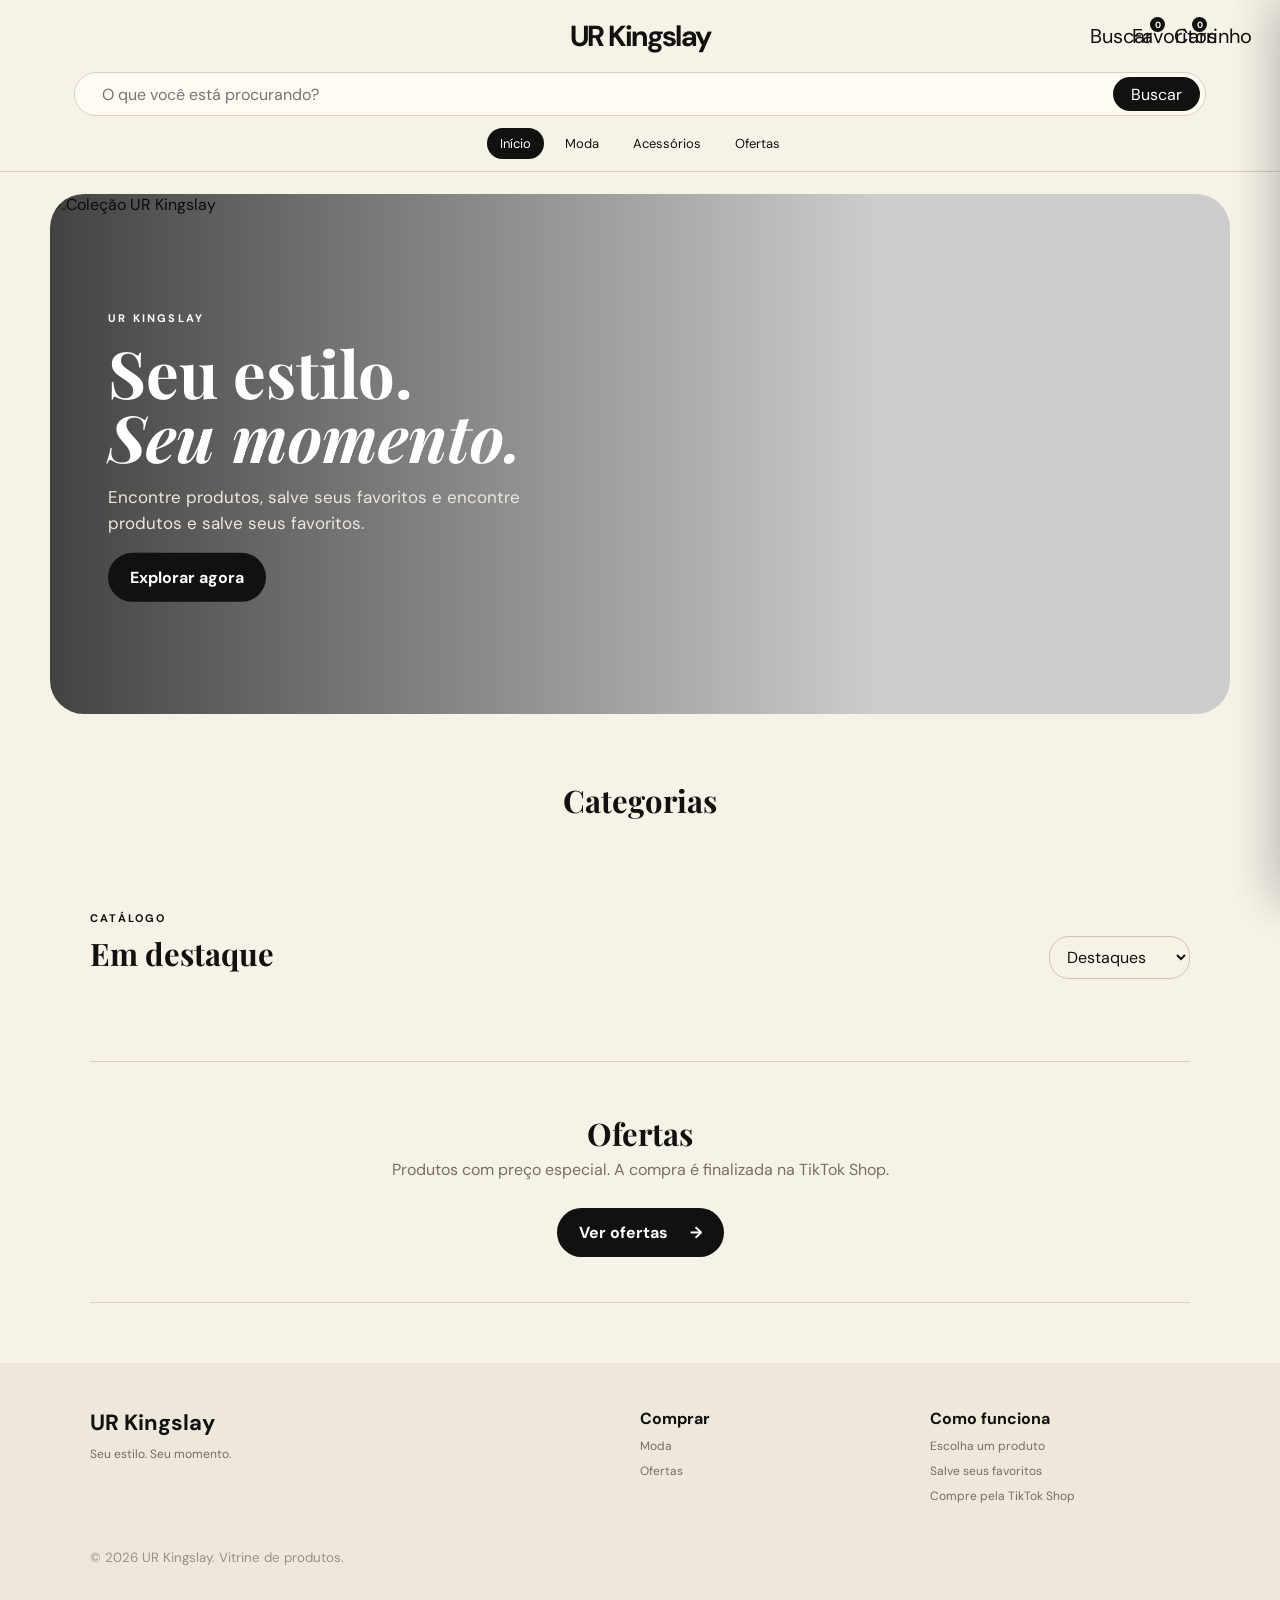
==== commit cf33c2a1: "Remover emojis e simbolos decorativos do site" ====
--- a/index.html
+++ b/index.html
@@ -13,16 +13,16 @@
 <body>
 <header class="site-header">
   <div class="header-inner">
-    <button id="menuButton" class="icon-btn mobile-only" aria-label="Abrir menu" aria-expanded="false" type="button">☰</button>
-    <button class="brand" id="siteLogo" onclick="goHome()" aria-label="UR Kingslay"><span class="crown" id="siteLogoCrown">♛</span><img id="siteLogoImg" alt="UR Kingslay" style="display:none"><span id="siteLogoText">UR Kingslay</span></button>
+    <button id="menuButton" class="icon-btn mobile-only" aria-label="Abrir menu" aria-expanded="false" type="button">Menu</button>
+    <button class="brand" id="siteLogo" onclick="goHome()" aria-label="UR Kingslay"><img id="siteLogoImg" alt="UR Kingslay" style="display:none"><span id="siteLogoText">UR Kingslay</span></button>
     <div class="header-actions">
-      <button class="icon-btn" onclick="focusSearch()" aria-label="Buscar">⌕</button>
-      <button class="icon-btn" onclick="openFavorites()" aria-label="Favoritos">♡<b id="favoriteCount">0</b></button>
-      <button class="icon-btn" onclick="toggleCart()" aria-label="Carrinho">🛒<b id="cartCount">0</b></button>
+      <button class="icon-btn" onclick="focusSearch()" aria-label="Buscar">Buscar</button>
+      <button class="icon-btn" onclick="openFavorites()" aria-label="Favoritos">Favoritos <b id="favoriteCount">0</b></button>
+      <button class="icon-btn" onclick="toggleCart()" aria-label="Carrinho">Carrinho <b id="cartCount">0</b></button>
     </div>
   </div>
   <div class="desktop-search">
-    <div class="search-box"><span>⌕</span><input id="searchInput" placeholder="O que você está procurando?"><button onclick="searchProducts()">Buscar</button></div>
+    <div class="search-box"><span></span><input id="searchInput" placeholder="O que você está procurando?"><button onclick="searchProducts()">Buscar</button></div>
   </div>
   <nav class="category-nav" id="categoryNav">
     <button data-category="all" class="active" onclick="filterCategory('all')">Início</button>
@@ -33,10 +33,10 @@
 </header>
 
 <main>
-<section class="hero" id="heroSection"><div class="hero-image-wrap"><img id="heroImage" src="https://images.unsplash.com/photo-1496747611176-843222e1e57c?auto=format&fit=crop&w=1400&q=85" alt="Coleção UR Kingslay"><div class="hero-shade"></div><div class="hero-content"><span class="eyebrow" id="heroBrand">UR KINGSLAY</span><h1 id="heroTitle">Seu estilo.<br><em>Seu momento.</em></h1><p id="heroSubtitle">Encontre produtos, salve seus favoritos e encontre produtos e salve seus favoritos.</p><button class="dark-btn" id="heroButton">Explorar agora <span>→</span></button></div></div></section>
+<section class="hero" id="heroSection"><div class="hero-image-wrap"><img id="heroImage" src="https://images.unsplash.com/photo-1496747611176-843222e1e57c?auto=format&fit=crop&w=1400&q=85" alt="Coleção UR Kingslay"><div class="hero-shade"></div><div class="hero-content"><span class="eyebrow" id="heroBrand">UR KINGSLAY</span><h1 id="heroTitle">Seu estilo.<br><em>Seu momento.</em></h1><p id="heroSubtitle">Encontre produtos, salve seus favoritos e encontre produtos e salve seus favoritos.</p><button class="dark-btn" id="heroButton">Explorar agora</button></div></div></section>
 
 <section class="categories-strip">
-  <div class="section-title centered"><span>—</span><h2>Categorias</h2><span>—</span></div>
+  <div class="section-title centered"><h2>Categorias</h2></div>
   <div id="categoryChips" class="chips"></div>
 </section>
 
@@ -49,14 +49,14 @@
 </section>
 
 <section class="offers">
-  <div class="section-title centered"><span>—</span><h2>Ofertas</h2><span>—</span></div>
+  <div class="section-title centered"><h2>Ofertas</h2></div>
   <p class="section-subtitle">Produtos com preço especial. A compra é finalizada na TikTok Shop.</p>
   <button class="dark-btn offers-btn" onclick="filterSale()">Ver ofertas <span>→</span></button>
 </section>
 </main>
 
 <footer>
-  <div class="footer-brand"><span class="crown">♛</span><b>UR Kingslay</b><p>Seu estilo. Seu momento.</p></div>
+  <div class="footer-brand"><b>UR Kingslay</b><p>Seu estilo. Seu momento.</p></div>
   <div><b>Comprar</b><span onclick="filterCategory('moda')">Moda</span><span onclick="filterSale()">Ofertas</span></div>
   <div><b>Como funciona</b><span>Escolha um produto</span><span>Salve seus favoritos</span><span>Compre pela TikTok Shop</span></div>
   <small>© 2026 UR Kingslay. Vitrine de produtos.</small>
